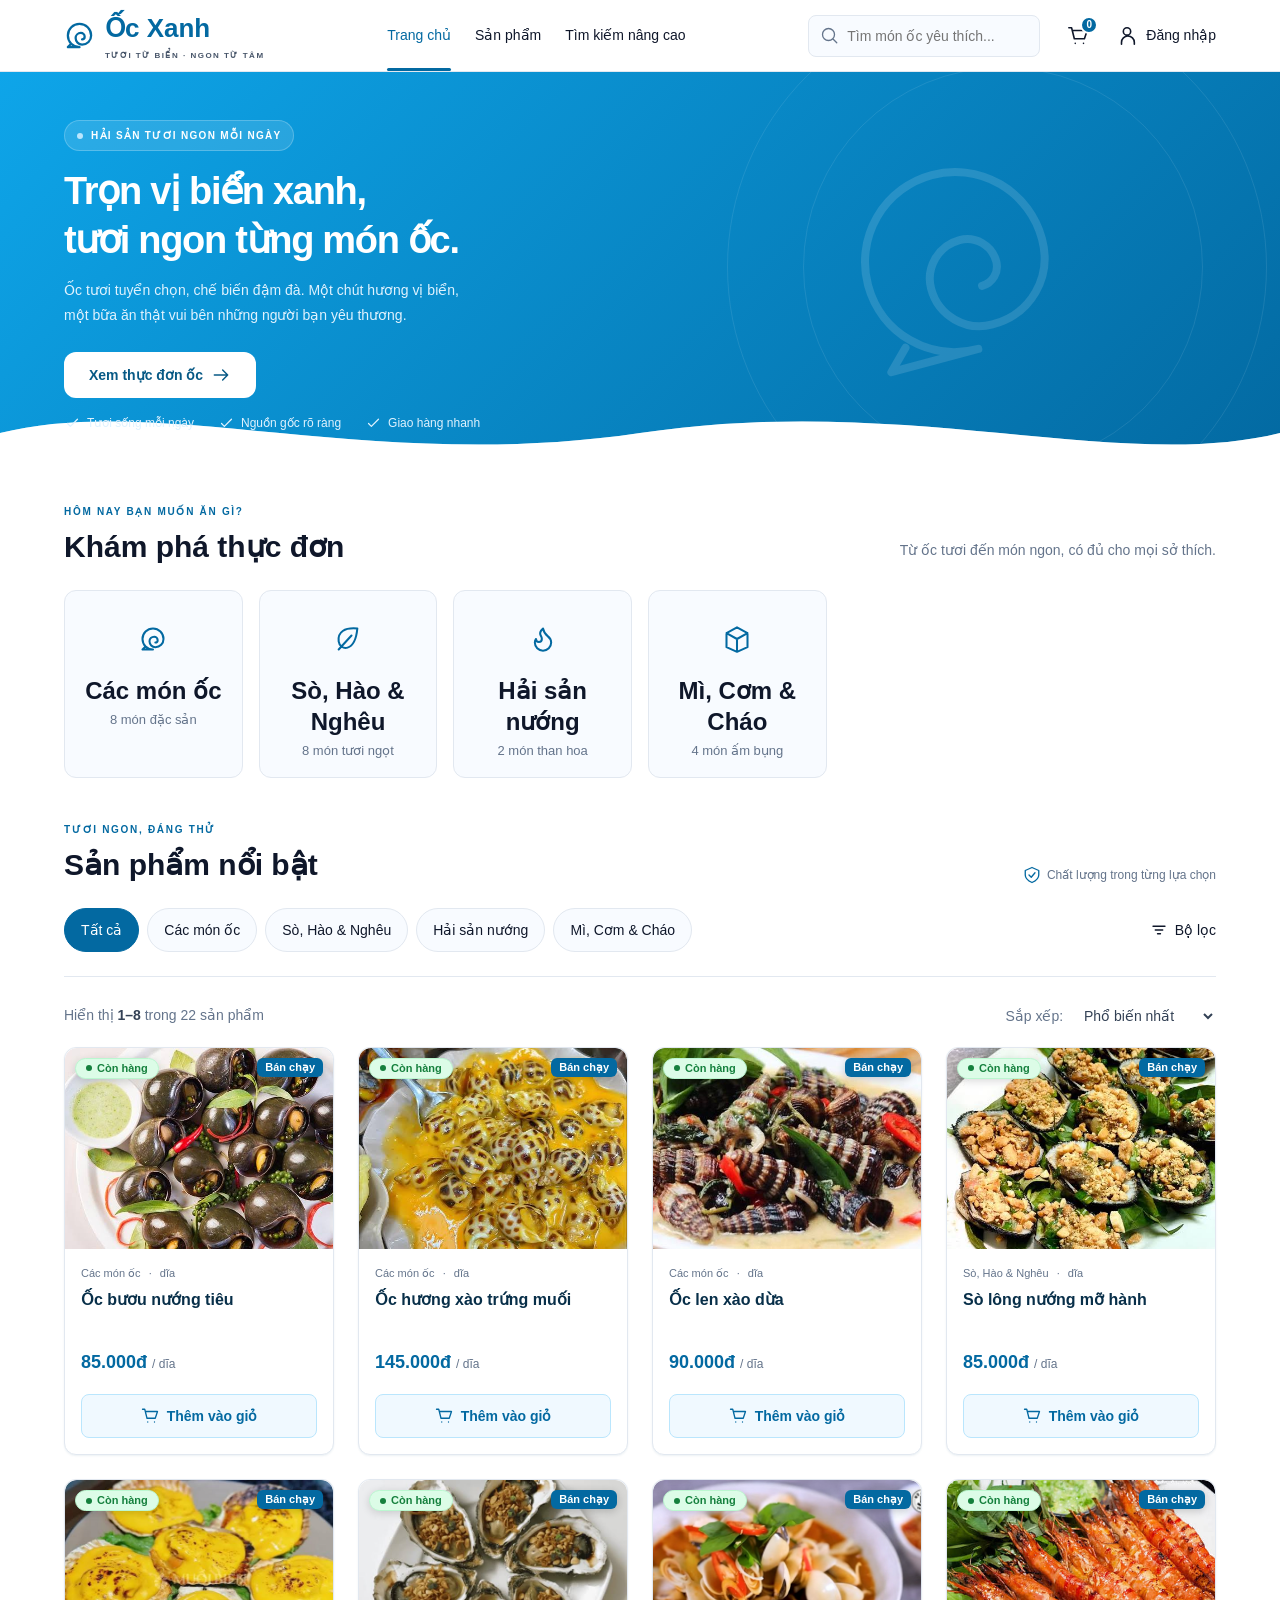
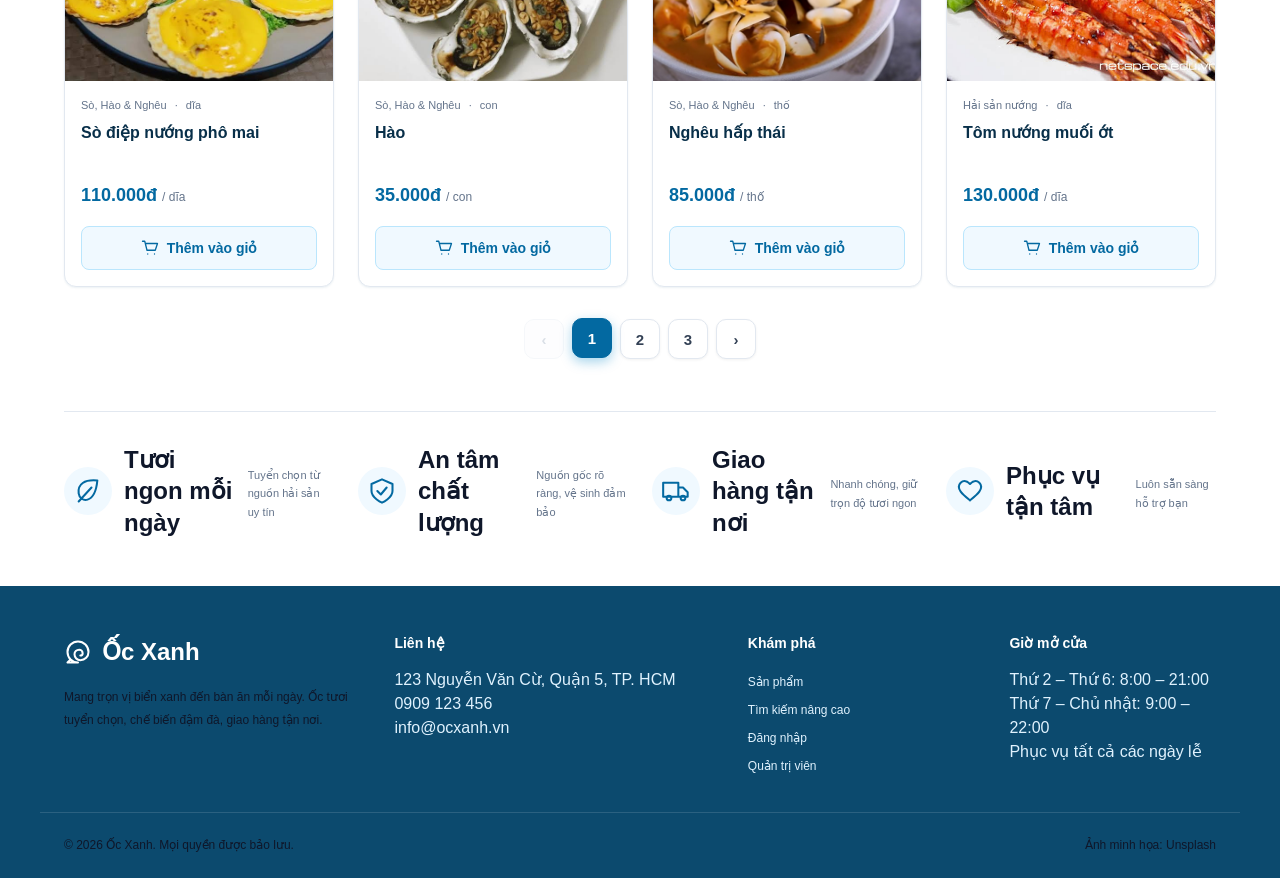
==== index.html @ b9074afc "Initial project import" ====
<!DOCTYPE html>
<html lang="vi">
<head>
  <meta charset="UTF-8">
  <meta name="viewport" content="width=device-width, initial-scale=1.0">
  <title>Ốc Xanh — Tươi từ biển, ngon từ tâm</title>
  <link rel="stylesheet" href="css/common.css">
  <link rel="stylesheet" href="css/shop.css">
</head>
<body>

<!-- ========== HEADER (sticky) ========== -->
<header class="header">
  <div class="container header-inner">
    <!-- Logo -->
    <a href="index.html" class="logo">
      <span class="logo-mark">
        <svg width="31" height="31" viewBox="0 0 24 24" fill="none" stroke="currentColor" stroke-width="1.75" stroke-linecap="round" stroke-linejoin="round" aria-hidden="true">
          <path d="M12 21c-5 0-9-4-9-9a9 9 0 0 1 18 0c0 4-3 7-7 7a5 5 0 0 1-5-5 4 4 0 0 1 4-4 3 3 0 0 1 3 3 2 2 0 0 1-2 2M5 19l-2 2h9"/>
        </svg>
      </span>
      <span>Ốc Xanh<small>TƯƠI TỪ BIỂN · NGON TỪ TÂM</small></span>
    </a>

    <!-- Nav -->
    <nav class="main-nav">
      <a href="#" class="nav-active">Trang chủ</a>
      <a href="#products">Sản phẩm</a>
      <a href="#advanced-search">Tìm kiếm nâng cao</a>
    </nav>

    <!-- Actions -->
    <div class="header-actions">
      <label class="quick-search">
        <span class="sr-only">Tìm sản phẩm</span>
        <svg width="18" height="18" viewBox="0 0 24 24" fill="none" stroke="currentColor" stroke-width="1.75" stroke-linecap="round" stroke-linejoin="round" aria-hidden="true">
          <path d="M21 21l-5-5M18 10a8 8 0 1 1-16 0 8 8 0 0 1 16 0"/>
        </svg>
        <input type="search" placeholder="Tìm món ốc yêu thích...">
      </label>
      <button class="icon-button cart-button" aria-label="Mở giỏ hàng">
        <svg width="22" height="22" viewBox="0 0 24 24" fill="none" stroke="currentColor" stroke-width="1.75" stroke-linecap="round" stroke-linejoin="round" aria-hidden="true">
          <path d="M2 3h3l3 12h11l3-9H6M9 20h.01M18 20h.01"/>
        </svg>
        <span class="cart-count">0</span>
      </button>
      <div class="account">
        <a href="login.html" class="account-button">
          <svg width="22" height="22" viewBox="0 0 24 24" fill="none" stroke="currentColor" stroke-width="1.75" stroke-linecap="round" stroke-linejoin="round" aria-hidden="true">
            <path d="M20 21v-2a7 7 0 0 0-14 0v2M16 7a4 4 0 1 1-8 0 4 4 0 0 1 8 0"/>
          </svg>
          <span>Đăng nhập</span>
        </a>
      </div>
      <button class="icon-button mobile-toggle" aria-label="Mở menu">
        <svg width="22" height="22" viewBox="0 0 24 24" fill="none" stroke="currentColor" stroke-width="1.75" stroke-linecap="round" stroke-linejoin="round" aria-hidden="true">
          <path d="M3 6h18M3 12h18M3 18h18"/>
        </svg>
      </button>
    </div>
  </div>
</header>

<!-- ========== SECTION: TRANG CHỦ (is-active) ========== -->
<div class="shop-section is-active" id="section-home">

  <!-- Hero -->
  <section class="hero">
    <div class="hero-orbit orbit-one"></div>
    <div class="hero-orbit orbit-two"></div>
    <div class="container hero-content">
      <span class="hero-label"><span></span> HẢI SẢN TƯƠI NGON MỖI NGÀY</span>
      <h1>Trọn vị biển xanh,<br>tươi ngon từng món ốc.</h1>
      <p>Ốc tươi tuyển chọn, chế biến đậm đà. Một chút hương vị biển,<br class="desktop-break">
         một bữa ăn thật vui bên những người bạn yêu thương.</p>
      <a href="#products" class="btn hero-cta">
        Xem thực đơn ốc
        <svg width="20" height="20" viewBox="0 0 24 24" fill="none" stroke="currentColor" stroke-width="1.75" stroke-linecap="round" stroke-linejoin="round" aria-hidden="true">
          <path d="M4 12h16m-6-6 6 6-6 6"/>
        </svg>
      </a>
      <div class="hero-assurance">
        <span>
          <svg width="17" height="17" viewBox="0 0 24 24" fill="none" stroke="currentColor" stroke-width="1.75" stroke-linecap="round" stroke-linejoin="round" aria-hidden="true">
            <path d="m5 12 4 4L19 6"/>
          </svg>
          Tươi sống mỗi ngày
        </span>
        <span>
          <svg width="17" height="17" viewBox="0 0 24 24" fill="none" stroke="currentColor" stroke-width="1.75" stroke-linecap="round" stroke-linejoin="round" aria-hidden="true">
            <path d="m5 12 4 4L19 6"/>
          </svg>
          Nguồn gốc rõ ràng
        </span>
        <span>
          <svg width="17" height="17" viewBox="0 0 24 24" fill="none" stroke="currentColor" stroke-width="1.75" stroke-linecap="round" stroke-linejoin="round" aria-hidden="true">
            <path d="m5 12 4 4L19 6"/>
          </svg>
          Giao hàng nhanh
        </span>
      </div>
    </div>
    <div class="hero-shell">
      <svg width="220" height="220" viewBox="0 0 24 24" fill="none" stroke="currentColor" stroke-width="0.8" stroke-linecap="round" stroke-linejoin="round" aria-hidden="true">
        <path d="M12 21c-5 0-9-4-9-9a9 9 0 0 1 18 0c0 4-3 7-7 7a5 5 0 0 1-5-5 4 4 0 0 1 4-4 3 3 0 0 1 3 3 2 2 0 0 1-2 2M5 19l-2 2h9"/>
      </svg>
    </div>
    <div class="wave"></div>
  </section>

  <!-- Thẻ loại -->
  <div class="container">
    <section class="categories-section">
      <div class="section-heading">
        <div>
          <span class="eyebrow">HÔM NAY BẠN MUỐN ĂN GÌ?</span>
          <h2>Khám phá thực đơn</h2>
        </div>
        <p>Từ ốc tươi đến món ngon, có đủ cho mọi sở thích.</p>
      </div>
      <div class="category-grid">
        <!-- 1. Các món ốc -->
        <a href="#products" class="category-card">
          <span class="category-icon">
            <svg width="28" height="28" viewBox="0 0 24 24" fill="none" stroke="currentColor" stroke-width="1.75" stroke-linecap="round" stroke-linejoin="round" aria-hidden="true">
              <path d="M12 21c-5 0-9-4-9-9a9 9 0 0 1 18 0c0 4-3 7-7 7a5 5 0 0 1-5-5 4 4 0 0 1 4-4 3 3 0 0 1 3 3 2 2 0 0 1-2 2M5 19l-2 2h9"/>
            </svg>
          </span>
          <h3>Các món ốc</h3>
          <small>8 món đặc sản</small>
        </a>
        <!-- 2. Sò, Hào & Nghêu -->
        <a href="#products" class="category-card">
          <span class="category-icon">
            <svg width="28" height="28" viewBox="0 0 24 24" fill="none" stroke="currentColor" stroke-width="1.75" stroke-linecap="round" stroke-linejoin="round" aria-hidden="true">
              <path d="M20 3C9 2 3 6 4 14s14 10 16-11ZM4 21l11-12"/>
            </svg>
          </span>
          <h3>Sò, Hào & Nghêu</h3>
          <small>8 món tươi ngọt</small>
        </a>
        <!-- 3. Hải sản nướng -->
        <a href="#products" class="category-card">
          <span class="category-icon">
            <svg width="28" height="28" viewBox="0 0 24 24" fill="none" stroke="currentColor" stroke-width="1.75" stroke-linecap="round" stroke-linejoin="round" aria-hidden="true">
              <path d="M8.5 14.5A2.5 2.5 0 0 0 11 12c0-1.38-.5-2-1-3-1.072-2.143-.224-4.054 2-6 .5 2.5 2 4.9 4 6.5 2 1.6 3 3.5 3 5.5a7 7 0 1 1-14 0c0-1.153.433-2.294 1-3a2.5 2.5 0 0 0 2.5 2.5z"/>
            </svg>
          </span>
          <h3>Hải sản nướng</h3>
          <small>2 món than hoa</small>
        </a>
        <!-- 4. Mì, Cơm & Cháo -->
        <a href="#products" class="category-card">
          <span class="category-icon">
            <svg width="28" height="28" viewBox="0 0 24 24" fill="none" stroke="currentColor" stroke-width="1.75" stroke-linecap="round" stroke-linejoin="round" aria-hidden="true">
              <path d="m3 7 9-5 9 5v12l-9 4-9-4zM3 7l9 5 9-5M12 12v11"/>
            </svg>
          </span>
          <h3>Mì, Cơm & Cháo</h3>
          <small>4 món ấm bụng</small>
        </a>
      </div>
    </section>

    <!-- Sản phẩm -->
    <section class="products-section" id="products">
      <div class="section-heading">
        <div>
          <span class="eyebrow">TƯƠI NGON, ĐÁNG THỬ</span>
          <h2>Sản phẩm nổi bật</h2>
        </div>
        <span class="fresh-note">
          <svg width="18" height="18" viewBox="0 0 24 24" fill="none" stroke="currentColor" stroke-width="1.75" stroke-linecap="round" stroke-linejoin="round" aria-hidden="true">
            <path d="m12 2 9 4v6c0 6-9 10-9 10S3 18 3 12V6zM8 12l3 3 5-6"/>
          </svg>
          Chất lượng trong từng lựa chọn
        </span>
      </div>

      <!-- Chips -->
      <div class="product-toolbar">
        <div class="chips">
          <button class="chip is-active">Tất cả</button>
          <button class="chip">Ốc biển</button>
          <button class="chip">Ốc nước ngọt</button>
          <button class="chip">Ốc chế biến</button>
          <button class="chip">Combo ốc</button>
          <button class="chip">Nước chấm</button>
        </div>
        <button class="filter-button">
          <svg width="18" height="18" viewBox="0 0 24 24" fill="none" stroke="currentColor" stroke-width="1.75" stroke-linecap="round" stroke-linejoin="round" aria-hidden="true">
            <path d="M4 7h16M7 12h10M10 17h4"/>
          </svg>
          Bộ lọc
        </button>
      </div>

      <!-- Results row -->
      <div class="results-row">
        <span>Hiển thị <strong>1–8</strong> trong 19 sản phẩm</span>
        <label>Sắp xếp:
          <select>
            <option>Phổ biến nhất</option>
            <option>Giá thấp đến cao</option>
            <option>Giá cao đến thấp</option>
          </select>
        </label>
      </div>

      <!-- Product grid -->
      <div class="product-grid">

        <!-- 1. Ốc hương -->
        <article class="product-card reveal is-visible" style="--i:0">
          <div class="thumb">
            <img src="images/products/oc-huong.jpg" alt="Ốc hương" width="800" height="600" onerror="this.style.display='none'">
            <span class="badge badge-success"><span class="status-dot"></span> Còn hàng</span>
            <span class="badge favorite-badge">Bán chạy</span>
          </div>
          <div class="product-body">
            <span class="product-category">Ốc biển <span>·</span> kg</span>
            <a href="#" class="product-title">Ốc hương</a>
            <p class="price">280.000đ <small>/ kg</small></p>
            <button class="btn-add">
              <svg width="18" height="18" viewBox="0 0 24 24" fill="none" stroke="currentColor" stroke-width="1.75" stroke-linecap="round" stroke-linejoin="round" aria-hidden="true">
                <path d="M2 3h3l3 12h11l3-9H6M9 20h.01M18 20h.01"/>
              </svg>
              Thêm vào giỏ
            </button>
          </div>
        </article>

        <!-- 2. Ốc len -->
        <article class="product-card reveal is-visible" style="--i:1">
          <div class="thumb">
            <img src="images/products/oc-len.jpg" alt="Ốc len" width="800" height="600" onerror="this.style.display='none'">
            <span class="badge badge-success"><span class="status-dot"></span> Còn hàng</span>
          </div>
          <div class="product-body">
            <span class="product-category">Ốc biển <span>·</span> kg</span>
            <a href="#" class="product-title">Ốc len</a>
            <p class="price">150.000đ <small>/ kg</small></p>
            <button class="btn-add">
              <svg width="18" height="18" viewBox="0 0 24 24" fill="none" stroke="currentColor" stroke-width="1.75" stroke-linecap="round" stroke-linejoin="round" aria-hidden="true">
                <path d="M2 3h3l3 12h11l3-9H6M9 20h.01M18 20h.01"/>
              </svg>
              Thêm vào giỏ
            </button>
          </div>
        </article>

        <!-- 3. Ốc móng tay -->
        <article class="product-card reveal is-visible" style="--i:2">
          <div class="thumb">
            <img src="images/products/oc-mong-tay.jpg" alt="Ốc móng tay" width="800" height="600" onerror="this.style.display='none'">
            <span class="badge badge-warning"><span class="status-dot"></span> Sắp hết</span>
          </div>
          <div class="product-body">
            <span class="product-category">Ốc biển <span>·</span> kg</span>
            <a href="#" class="product-title">Ốc móng tay</a>
            <p class="price">120.000đ <small>/ kg</small></p>
            <button class="btn-add">
              <svg width="18" height="18" viewBox="0 0 24 24" fill="none" stroke="currentColor" stroke-width="1.75" stroke-linecap="round" stroke-linejoin="round" aria-hidden="true">
                <path d="M2 3h3l3 12h11l3-9H6M9 20h.01M18 20h.01"/>
              </svg>
              Thêm vào giỏ
            </button>
          </div>
        </article>

        <!-- 4. Ốc mỡ -->
        <article class="product-card reveal is-visible" style="--i:3">
          <div class="thumb">
            <img src="images/products/oc-mo.jpg" alt="Ốc mỡ" width="800" height="600" onerror="this.style.display='none'">
            <span class="badge badge-success"><span class="status-dot"></span> Còn hàng</span>
          </div>
          <div class="product-body">
            <span class="product-category">Ốc biển <span>·</span> kg</span>
            <a href="#" class="product-title">Ốc mỡ</a>
            <p class="price">160.000đ <small>/ kg</small></p>
            <button class="btn-add">
              <svg width="18" height="18" viewBox="0 0 24 24" fill="none" stroke="currentColor" stroke-width="1.75" stroke-linecap="round" stroke-linejoin="round" aria-hidden="true">
                <path d="M2 3h3l3 12h11l3-9H6M9 20h.01M18 20h.01"/>
              </svg>
              Thêm vào giỏ
            </button>
          </div>
        </article>

        <!-- 5. Ốc bươu -->
        <article class="product-card reveal is-visible" style="--i:4">
          <div class="thumb">
            <img src="images/products/oc-buou.jpg" alt="Ốc bươu" width="800" height="600" onerror="this.style.display='none'">
            <span class="badge badge-success"><span class="status-dot"></span> Còn hàng</span>
          </div>
          <div class="product-body">
            <span class="product-category">Ốc nước ngọt <span>·</span> kg</span>
            <a href="#" class="product-title">Ốc bươu</a>
            <p class="price">85.000đ <small>/ kg</small></p>
            <button class="btn-add">
              <svg width="18" height="18" viewBox="0 0 24 24" fill="none" stroke="currentColor" stroke-width="1.75" stroke-linecap="round" stroke-linejoin="round" aria-hidden="true">
                <path d="M2 3h3l3 12h11l3-9H6M9 20h.01M18 20h.01"/>
              </svg>
              Thêm vào giỏ
            </button>
          </div>
        </article>

        <!-- 6. Ốc nhồi -->
        <article class="product-card reveal is-visible" style="--i:5">
          <div class="thumb">
            <img src="images/products/oc-nhoi.jpg" alt="Ốc nhồi" width="800" height="600" onerror="this.style.display='none'">
            <span class="badge badge-success"><span class="status-dot"></span> Còn hàng</span>
          </div>
          <div class="product-body">
            <span class="product-category">Ốc nước ngọt <span>·</span> kg</span>
            <a href="#" class="product-title">Ốc nhồi</a>
            <p class="price">110.000đ <small>/ kg</small></p>
            <button class="btn-add">
              <svg width="18" height="18" viewBox="0 0 24 24" fill="none" stroke="currentColor" stroke-width="1.75" stroke-linecap="round" stroke-linejoin="round" aria-hidden="true">
                <path d="M2 3h3l3 12h11l3-9H6M9 20h.01M18 20h.01"/>
              </svg>
              Thêm vào giỏ
            </button>
          </div>
        </article>

        <!-- 7. Ốc vặn -->
        <article class="product-card reveal is-visible" style="--i:6">
          <div class="thumb">
            <img src="images/products/oc-van.jpg" alt="Ốc vặn" width="800" height="600" onerror="this.style.display='none'">
            <span class="badge badge-success"><span class="status-dot"></span> Còn hàng</span>
          </div>
          <div class="product-body">
            <span class="product-category">Ốc nước ngọt <span>·</span> kg</span>
            <a href="#" class="product-title">Ốc vặn</a>
            <p class="price">70.000đ <small>/ kg</small></p>
            <button class="btn-add">
              <svg width="18" height="18" viewBox="0 0 24 24" fill="none" stroke="currentColor" stroke-width="1.75" stroke-linecap="round" stroke-linejoin="round" aria-hidden="true">
                <path d="M2 3h3l3 12h11l3-9H6M9 20h.01M18 20h.01"/>
              </svg>
              Thêm vào giỏ
            </button>
          </div>
        </article>

        <!-- 8. Ốc hương rang muối ớt (Hết hàng) -->
        <article class="product-card reveal is-visible out-of-stock" style="--i:7">
          <div class="thumb">
            <img src="images/products/oc-huong-rang-muoi-ot.jpg" alt="Ốc hương rang muối ớt" width="800" height="600" onerror="this.style.display='none'">
            <span class="badge badge-danger"><span class="status-dot"></span> Hết hàng</span>
          </div>
          <div class="product-body">
            <span class="product-category">Ốc chế biến <span>·</span> phần</span>
            <a href="#" class="product-title">Ốc hương rang muối ớt</a>
            <p class="price">135.000đ <small>/ phần</small></p>
            <button class="btn-add" disabled>
              <svg width="18" height="18" viewBox="0 0 24 24" fill="none" stroke="currentColor" stroke-width="1.75" stroke-linecap="round" stroke-linejoin="round" aria-hidden="true">
                <path d="M2 3h3l3 12h11l3-9H6M9 20h.01M18 20h.01"/>
              </svg>
              Hết hàng
            </button>
          </div>
        </article>

      </div>

      <!-- Pagination -->
      <div class="pagination">
        <button aria-label="Trang trước" class="is-disabled" disabled>&#8249;</button>
        <button class="is-active">1</button>
        <button>2</button>
        <button>3</button>
        <button aria-label="Trang sau">&#8250;</button>
      </div>
    </section>

    <!-- Benefits -->
    <section class="benefits">
      <div class="benefit-item">
        <span class="benefit-icon">
          <svg width="28" height="28" viewBox="0 0 24 24" fill="none" stroke="currentColor" stroke-width="1.75" stroke-linecap="round" stroke-linejoin="round" aria-hidden="true">
            <path d="M20 3C9 2 3 6 4 14s14 10 16-11ZM4 21l11-12"/>
          </svg>
        </span>
        <h3>Tươi ngon mỗi ngày</h3>
        <p>Tuyển chọn từ nguồn hải sản uy tín</p>
      </div>
      <div class="benefit-item">
        <span class="benefit-icon">
          <svg width="28" height="28" viewBox="0 0 24 24" fill="none" stroke="currentColor" stroke-width="1.75" stroke-linecap="round" stroke-linejoin="round" aria-hidden="true">
            <path d="m12 2 9 4v6c0 6-9 10-9 10S3 18 3 12V6zM8 12l3 3 5-6"/>
          </svg>
        </span>
        <h3>An tâm chất lượng</h3>
        <p>Nguồn gốc rõ ràng, vệ sinh đảm bảo</p>
      </div>
      <div class="benefit-item">
        <span class="benefit-icon">
          <svg width="28" height="28" viewBox="0 0 24 24" fill="none" stroke="currentColor" stroke-width="1.75" stroke-linecap="round" stroke-linejoin="round" aria-hidden="true">
            <path d="M1 5h13v12H1zM14 9h4l4 4v4h-8M8 18a2 2 0 1 1-4 0 2 2 0 0 1 4 0M20 18a2 2 0 1 1-4 0 2 2 0 0 1 4 0"/>
          </svg>
        </span>
        <h3>Giao hàng tận nơi</h3>
        <p>Nhanh chóng, giữ trọn độ tươi ngon</p>
      </div>
      <div class="benefit-item">
        <span class="benefit-icon">
          <svg width="28" height="28" viewBox="0 0 24 24" fill="none" stroke="currentColor" stroke-width="1.75" stroke-linecap="round" stroke-linejoin="round" aria-hidden="true">
            <path d="M20 5c-3-3-6-1-8 1-2-2-5-4-8-1-5 5 3 11 8 15 5-4 13-10 8-15"/>
          </svg>
        </span>
        <h3>Phục vụ tận tâm</h3>
        <p>Luôn sẵn sàng hỗ trợ bạn</p>
      </div>
    </section>
  </div>
</div>

<!-- ========== SECTION: TÌM KIẾM NÂNG CAO ========== -->
<div class="shop-section" id="section-search">
  <div class="container content-page">
    <h1>Tìm kiếm nâng cao</h1>
    <form class="advanced-filter">
      <div class="field">
        <label for="search-name">Tên sản phẩm</label>
        <input class="input" id="search-name" placeholder="Nhập tên món ốc">
      </div>
      <div class="field">
        <label for="search-category">Loại sản phẩm</label>
        <select class="select" id="search-category">
          <option>Tất cả</option>
          <option>Ốc biển</option>
          <option>Ốc nước ngọt</option>
          <option>Ốc chế biến</option>
          <option>Combo ốc</option>
          <option>Nước chấm</option>
        </select>
      </div>
      <div class="field">
        <label for="search-min">Giá từ (đ)</label>
        <input class="input" type="number" id="search-min" min="0">
      </div>
      <div class="field">
        <label for="search-max">Giá đến (đ)</label>
        <input class="input" type="number" id="search-max" min="0">
      </div>
      <button class="btn btn-primary" type="submit">Tìm kiếm</button>
      <button class="btn btn-secondary" type="button">Xóa lọc</button>
    </form>
    <!-- Kết quả sẽ render bởi JS -->
    <div class="product-grid" style="margin-top: 24px;">
      <!-- Placeholder for search results -->
    </div>
    <div class="pagination" id="search-pagination" style="margin-top: 24px;"></div>
  </div>
</div>

<!-- ========== SECTION: THANH TOÁN ========== -->
<div class="shop-section" id="section-checkout">
  <main class="container content-page">
    <a href="#" class="back-link">
      <svg width="20" height="20" viewBox="0 0 24 24" fill="none" stroke="currentColor" stroke-width="1.75" stroke-linecap="round" stroke-linejoin="round" aria-hidden="true">
        <path d="M19 12H5M12 19l-7-7 7-7"/>
      </svg>
      Tiếp tục mua sắm
    </a>
    <h1>Thanh toán</h1>
    <div class="checkout-grid">
      <!-- Form -->
      <form class="panel">
        <h2>Thông tin giao hàng</h2>

        <!-- Chọn địa chỉ nhận hàng: từ tài khoản hoặc địa chỉ mới -->
        <div class="field" style="margin-bottom:16px;">
          <label style="font-weight:700; margin-bottom:8px;">Địa chỉ nhận hàng</label>
          <div style="display:flex; gap:12px; flex-wrap:wrap;">
            <label class="radio-card selected" id="opt-address-account" style="flex:1; cursor:pointer;">
              <input type="radio" name="address_mode" value="account" checked> Địa chỉ từ tài khoản
            </label>
            <label class="radio-card" id="opt-address-new" style="flex:1; cursor:pointer;">
              <input type="radio" name="address_mode" value="new"> Nhập địa chỉ mới
            </label>
          </div>
        </div>

        <div id="box-address-account" style="background:var(--blue-50); padding:12px 14px; border-radius:8px; margin-bottom:16px; font-size:14px; line-height:1.6;">
          <p style="margin-bottom:4px;"><strong>Người nhận:</strong> <span id="ck-account-name">Chưa có</span> (<span id="ck-account-phone">Chưa có SĐT</span>)</p>
          <p style="margin:0;"><strong>Địa chỉ:</strong> <span id="ck-account-address">Chưa có địa chỉ lưu trong tài khoản</span></p>
        </div>

        <div id="box-address-fields" style="display:none;">
          <div class="field">
            <label for="ck-name">Họ và tên người nhận *</label>
            <input class="input" id="ck-name" required placeholder="Nhập họ và tên người nhận">
          </div>
          <div class="field">
            <label for="ck-phone">Số điện thoại *</label>
            <input class="input" type="tel" id="ck-phone" required placeholder="Nhập số điện thoại nhận hàng">
          </div>
          <div class="field">
            <label for="ck-address">Địa chỉ giao hàng mới *</label>
            <input class="input" id="ck-address" required placeholder="Số nhà, tên đường, phường/xã, quận/huyện...">
          </div>
        </div>

        <div class="field">
          <label for="ck-note">Ghi chú cho đơn hàng</label>
          <input class="input" id="ck-note" placeholder="Ví dụ: Giao sau 17h, bỏ nhiều sả ớt...">
        </div>
        <h3>Hình thức thanh toán</h3>
        <label class="radio-card selected">
          <input type="radio" name="payment" checked> Tiền mặt khi nhận hàng
        </label>
        <label class="radio-card">
          <input type="radio" name="payment"> Chuyển khoản ngân hàng
        </label>
        <label class="radio-card">
          <input type="radio" name="payment"> Ví điện tử
        </label>
        <button class="btn btn-primary full" type="submit">Đặt hàng · 0đ</button>
        <p class="field-hint">Đây là luồng thanh toán mẫu, không phát sinh giao dịch thực.</p>
      </form>
      <!-- Summary -->
      <aside class="panel summary">
        <h2>Đơn hàng của bạn</h2>
        <div class="empty">
          <svg width="42" height="42" viewBox="0 0 24 24" fill="none" stroke="currentColor" stroke-width="1.75" stroke-linecap="round" stroke-linejoin="round" aria-hidden="true">
            <path d="M2 3h3l3 12h11l3-9H6M9 20h.01M18 20h.01"/>
          </svg>
          <h3>Chưa có sản phẩm</h3>
          <p>Hãy thêm sản phẩm vào giỏ hàng trước.</p>
        </div>
        <div class="total">
          <span>Tổng thanh toán</span>
          <strong>0đ</strong>
        </div>
        <p>
          <svg width="18" height="18" viewBox="0 0 24 24" fill="none" stroke="currentColor" stroke-width="1.75" stroke-linecap="round" stroke-linejoin="round" aria-hidden="true">
            <path d="M1 5h13v12H1zM14 9h4l4 4v4h-8M8 18a2 2 0 1 1-4 0 2 2 0 0 1 4 0M20 18a2 2 0 1 1-4 0 2 2 0 0 1 4 0"/>
          </svg>
          Phí giao hàng sẽ được cửa hàng xác nhận.
        </p>
      </aside>
    </div>
  </main>
</div>

<!-- ========== SECTION: XEM LẠI ĐƠN ========== -->
<div class="shop-section" id="section-confirmation">
  <main class="container content-page">
    <h1>Đặt hàng thành công!</h1>
    <div class="panel" style="max-width:700px">
      <span class="confirmation-icon">
        <svg width="40" height="40" viewBox="0 0 24 24" fill="none" stroke="currentColor" stroke-width="1.75" stroke-linecap="round" stroke-linejoin="round" aria-hidden="true">
          <path d="m5 12 4 4L19 6"/>
        </svg>
      </span>
      <h2>Cảm ơn bạn đã lựa chọn Ốc Xanh</h2>
      <p>Mã đơn hàng: <strong>#OX001</strong> <span class="badge badge-info">Mới đặt</span></p>
      <!-- Sample order items -->
      <div class="summary-item">
        <span>Ốc hương × 2</span>
        <strong>560.000đ</strong>
      </div>
      <div class="summary-item">
        <span>Ốc len × 1</span>
        <strong>150.000đ</strong>
      </div>
      <p>Địa chỉ: 123 Nguyễn Văn Cừ, Quận 5, TP. HCM</p>
      <p>Thanh toán: Tiền mặt khi nhận hàng</p>
      <div class="total">Tổng tiền <strong>710.000đ</strong></div>
      <a href="#products" class="btn btn-primary">Tiếp tục mua sắm</a>
    </div>
  </main>
</div>

<!-- ========== SECTION: ĐƠN HÀNG CỦA TÔI ========== -->
<div class="shop-section" id="section-orders">
  <main class="container content-page">
    <h1>Đơn hàng của tôi</h1>
    <div class="table-scroll">
      <table class="table">
        <thead>
          <tr>
            <th>Mã đơn</th>
            <th>Ngày đặt</th>
            <th>Tổng tiền</th>
            <th>Trạng thái</th>
            <th>Thao tác</th>
          </tr>
        </thead>
        <tbody>
          <tr>
            <td>#OX001</td>
            <td>12/10/2026</td>
            <td>710.000đ</td>
            <td><span class="badge badge-info">Mới đặt</span></td>
            <td><button class="btn btn-ghost">Xem</button></td>
          </tr>
        </tbody>
      </table>
    </div>
  </main>
</div>

<!-- ========== SECTION: THÔNG TIN CÁ NHÂN ========== -->
<div class="shop-section" id="section-profile">
  <main class="container content-page">
    <h1>Thông tin cá nhân</h1>
    <form class="panel profile-form">
      <div class="field">
        <label for="pf-name">Họ và tên</label>
        <input class="input" id="pf-name" required>
      </div>
      <div class="field">
        <label for="pf-email">Email</label>
        <input class="input" type="email" id="pf-email">
      </div>
      <div class="field">
        <label for="pf-phone">Số điện thoại</label>
        <input class="input" type="tel" id="pf-phone">
      </div>
      <div class="field">
        <label for="pf-address">Địa chỉ</label>
        <input class="input" id="pf-address">
      </div>
      <button class="btn btn-primary" type="submit">Lưu thông tin</button>
    </form>
  </main>
</div>

<!-- ========== FOOTER ========== -->
<footer class="footer">
  <div class="container footer-grid">
    <!-- Column 1: Logo + Intro -->
    <div class="footer-col">
      <a href="index.html" class="logo">
        <span class="logo-mark">
          <svg width="28" height="28" viewBox="0 0 24 24" fill="none" stroke="currentColor" stroke-width="1.75" stroke-linecap="round" stroke-linejoin="round" aria-hidden="true">
            <path d="M12 21c-5 0-9-4-9-9a9 9 0 0 1 18 0c0 4-3 7-7 7a5 5 0 0 1-5-5 4 4 0 0 1 4-4 3 3 0 0 1 3 3 2 2 0 0 1-2 2M5 19l-2 2h9"/>
          </svg>
        </span>
        <span>Ốc Xanh</span>
      </a>
      <p>Mang trọn vị biển xanh đến bàn ăn mỗi ngày. Ốc tươi tuyển chọn, chế biến đậm đà, giao hàng tận nơi.</p>
    </div>
    <!-- Column 2: Liên hệ -->
    <div class="footer-col">
      <h4>Liên hệ</h4>
      <ul>
        <li>123 Nguyễn Văn Cừ, Quận 5, TP. HCM</li>
        <li>0909 123 456</li>
        <li>info@ocxanh.vn</li>
      </ul>
    </div>
    <!-- Column 3: Khám phá -->
    <div class="footer-col">
      <h4>Khám phá</h4>
      <ul>
        <li><a href="#products">Sản phẩm</a></li>
        <li><a href="#advanced-search">Tìm kiếm nâng cao</a></li>
        <li><a href="login.html">Đăng nhập</a></li>
        <li><a href="admin-login.html" class="admin-link">Quản trị viên</a></li>
      </ul>
    </div>
    <!-- Column 4: Giờ mở cửa -->
    <div class="footer-col">
      <h4>Giờ mở cửa</h4>
      <ul>
        <li>Thứ 2 – Thứ 6: 8:00 – 21:00</li>
        <li>Thứ 7 – Chủ nhật: 9:00 – 22:00</li>
        <li>Phục vụ tất cả các ngày lễ</li>
      </ul>
    </div>
  </div>
  <div class="container footer-bottom">
    <p>&copy; 2026 Ốc Xanh. Mọi quyền được bảo lưu.</p>
    <p>Ảnh minh họa: Unsplash</p>
  </div>
</footer>

<!-- ========== OVERLAYS (hidden by default) ========== -->

<!-- Modal chi tiết sản phẩm -->
<div class="overlay" id="modal-product-detail">
  <section class="modal product-modal" role="dialog" aria-modal="true">
    <button class="icon-button modal-close" aria-label="Đóng chi tiết">
      <svg width="22" height="22" viewBox="0 0 24 24" fill="none" stroke="currentColor" stroke-width="1.75" stroke-linecap="round" stroke-linejoin="round" aria-hidden="true">
        <path d="m6 6 12 12M6 18 18 6"/>
      </svg>
    </button>
    <img src="images/products/oc-huong.jpg" alt="Ốc hương" width="800" height="600" onerror="this.style.display='none'">
    <div>
      <span class="eyebrow">Ốc biển</span>
      <h2>Ốc hương</h2>
      <span class="badge badge-success">Xuất xứ: Việt Nam</span>
      <p>Tuyển chọn mỗi ngày từ nguồn hải sản uy tín. Tươi ngon, chất lượng, phù hợp cho những bữa ăn cùng gia đình và bạn bè.</p>
      <p class="price">280.000đ / kg</p>
      <div class="field">
        <label for="modal-qty">Số lượng</label>
        <input class="input" type="number" id="modal-qty" value="1" min="1" max="24">
      </div>
      <button class="btn btn-primary full">
        <svg width="18" height="18" viewBox="0 0 24 24" fill="none" stroke="currentColor" stroke-width="1.75" stroke-linecap="round" stroke-linejoin="round" aria-hidden="true">
          <path d="M2 3h3l3 12h11l3-9H6M9 20h.01M18 20h.01"/>
        </svg>
        Thêm vào giỏ
      </button>
    </div>
  </section>
</div>

<!-- Ngăn kéo giỏ hàng -->
<div class="overlay drawer-overlay" id="cart-drawer">
  <aside class="cart-drawer" role="dialog" aria-modal="true" aria-label="Giỏ hàng">
    <div class="drawer-header">
      <h2>Giỏ hàng <small>(0)</small></h2>
      <button class="icon-button" aria-label="Đóng giỏ hàng">
        <svg width="22" height="22" viewBox="0 0 24 24" fill="none" stroke="currentColor" stroke-width="1.75" stroke-linecap="round" stroke-linejoin="round" aria-hidden="true">
          <path d="m6 6 12 12M6 18 18 6"/>
        </svg>
      </button>
    </div>
    <div class="cart-items">
      <div class="empty">
        <svg width="52" height="52" viewBox="0 0 24 24" fill="none" stroke="currentColor" stroke-width="1.75" stroke-linecap="round" stroke-linejoin="round" aria-hidden="true">
          <path d="M2 3h3l3 12h11l3-9H6M9 20h.01M18 20h.01"/>
        </svg>
        <h3>Giỏ hàng đang trống</h3>
        <p>Thêm một chút vị biển cho bữa ăn hôm nay.</p>
        <a href="#products" class="btn btn-primary">Xem sản phẩm</a>
      </div>
    </div>
    <div class="drawer-footer" style="display:none">
      <div class="total">
        <span>Tạm tính</span>
        <strong>0đ</strong>
      </div>
      <a href="#" class="btn btn-primary full">
        Thanh toán
        <svg width="20" height="20" viewBox="0 0 24 24" fill="none" stroke="currentColor" stroke-width="1.75" stroke-linecap="round" stroke-linejoin="round" aria-hidden="true">
          <path d="M4 12h16m-6-6 6 6-6 6"/>
        </svg>
      </a>
    </div>
  </aside>
</div>

<!-- Hộp xác nhận / Xem chi tiết -->
<div class="overlay" id="modal-confirm">
  <section class="modal confirm-modal" role="dialog" aria-modal="true" aria-label="Xác nhận">
    <h2>Xác nhận</h2>
    <p>Bạn có chắc chắn muốn thực hiện hành động này?</p>
    <div class="form-actions" style="display:flex; justify-content:flex-end; gap:8px; margin-top:20px;">
      <button type="button" class="btn btn-secondary">Hủy</button>
      <button type="button" class="btn btn-primary">Xác nhận</button>
    </div>
  </section>
</div>

<!-- Toast -->
<div class="toast" id="toast" role="status">
  <svg width="22" height="22" viewBox="0 0 24 24" fill="none" stroke="currentColor" stroke-width="1.75" stroke-linecap="round" stroke-linejoin="round" aria-hidden="true">
    <path d="m5 12 4 4L19 6"/>
  </svg>
  <span>Đã thêm vào giỏ hàng</span>
</div>

<!-- JS -->
<script src="js/data.js"></script>
<script src="js/utils.js"></script>
<script src="js/auth.js"></script>
<script src="js/shop.js"></script>
<script src="js/shop-products.js"></script>
<script src="js/shop-cart.js"></script>
<script src="js/shop-account.js"></script>

</body>
</html>
---- css/common.css ----
/* ============================================================
   COMMON.CSS – Styles dùng chung cho toàn bộ dự án Bà Nọc
   ============================================================
   Mục lục:
     1.  Design Tokens (CSS Custom Properties)
     2.  Reset / Base
     3.  Typography
     4.  Container
     5.  Nút bấm (Buttons)
     6.  Biểu mẫu (Form Fields)
     7.  Huy hiệu (Badges)
     8.  Bảng (Tables)
     9.  Modal
     10. Toast
     11. Keyframes (Hoạt ảnh)
     12. Reveal (hiệu ứng cuộn)
     13. Phân trang (Pagination)
     14. Giảm chuyển động (prefers-reduced-motion)
     15. Tiện ích trợ năng (.sr-only)
     16. Focus-visible toàn cục
   ============================================================ */


/* ==========================================================
   1. DESIGN TOKENS
   Các biến thiết kế – giá trị gốc dùng xuyên suốt dự án.
   ========================================================== */
:root {
  /* ---------- Bảng màu xanh biển ---------- */
  --blue-50:  #F0F9FF;
  --blue-100: #E0F2FE;
  --blue-200: #BAE6FD;
  --blue-300: #7DD3FC;
  --blue-400: #38BDF8;
  --blue-500: #0EA5E9;
  --blue-600: #0284C7;
  --blue-700: #0369A1;
  --blue-800: #075985;
  --blue-900: #0C4A6E;
  --blue-950: #082F49;

  /* ---------- Màu trung tính & đường kẻ ---------- */
  --white:        #FFFFFF;
  --ink-900:      #0F172A;
  --ink-700:      #334155;
  --ink-600:      #475569;
  --ink-500:      #64748B;
  --line:         #E2E8F0;
  --line-strong:  #CBD5E1;
  --border-input: #7F91A8;
  --surface-soft: #F8FBFF;

  /* ---------- Màu ngữ nghĩa (semantic) ---------- */
  --color-bg:            var(--white);
  --color-text:          var(--ink-900);
  --color-text-muted:    var(--ink-600);
  --color-primary:       var(--blue-700);
  --color-primary-hover: var(--blue-800);
  --color-accent:        var(--blue-500);
  --color-focus:         var(--blue-600);

  /* ---------- Trạng thái (status) ---------- */
  --info-bg:    var(--blue-100);  --info-fg:    var(--blue-800);
  --success-bg: #DCFCE7;          --success-fg: #166534;
  --warning-bg: #FEF3C7;          --warning-fg: #92400E;
  --danger-bg:  #FEE2E2;          --danger-fg:  #991B1B;
  --neutral-bg: #F1F5F9;          --neutral-fg: #334155;
  --danger:     #B91C1C;

  /* ---------- Font chữ ---------- */
  --font-sans: Arial, "Helvetica Neue", Helvetica, sans-serif;

  /* ---------- Kích thước chữ ---------- */
  --fs-xs:  13px;
  --fs-sm:  14px;
  --fs-base: 16px;
  --fs-lg:  18px;
  --fs-xl:  20px;
  --fs-2xl: 24px;
  --fs-3xl: 30px;
  --fs-4xl: 38px;

  /* ---------- Chiều cao dòng ---------- */
  --lh-tight:   1.3;
  --lh-base:    1.5;
  --lh-relaxed: 1.65;

  /* ---------- Khoảng cách (spacing) ---------- */
  --sp-1: 4px;
  --sp-2: 8px;
  --sp-3: 12px;
  --sp-4: 16px;
  --sp-5: 24px;
  --sp-6: 32px;
  --sp-7: 48px;
  --sp-8: 64px;
  --sp-9: 96px;

  /* ---------- Bo góc ---------- */
  --radius-sm:   8px;
  --radius:      12px;
  --radius-lg:   16px;
  --radius-pill: 999px;

  /* ---------- Đổ bóng ---------- */
  --shadow-sm: 0 1px 2px rgba(12, 74, 110, .08);
  --shadow-md: 0 4px 12px rgba(12, 74, 110, .10);
  --shadow-lg: 0 12px 32px rgba(12, 74, 110, .16);

  /* ---------- Chuyển động ---------- */
  --ease-out: cubic-bezier(.22, .61, .36, 1);
  --t-fast: 150ms;
  --t-base: 220ms;
  --t-slow: 400ms;

  /* ---------- Z-index ---------- */
  --z-header: 100;
  --z-drawer: 200;
  --z-modal:  300;
  --z-toast:  400;

  /* ---------- Bố cục ---------- */
  --container: 1200px;
  --header-h:  72px;
  --sidebar-w: 260px;
}


/* ==========================================================
   2. RESET / BASE
   Xoá margin, padding mặc định; đặt box-sizing border-box.
   ========================================================== */
*,
*::before,
*::after {
  margin: 0;
  padding: 0;
  box-sizing: border-box;
}

html {
  /* Cuộn mượt cho liên kết neo */
  scroll-behavior: smooth;
  -webkit-text-size-adjust: 100%;
}

body {
  font-family: var(--font-sans);
  font-size: var(--fs-base);
  line-height: var(--lh-base);
  color: var(--color-text);
  background-color: var(--color-bg);
  -webkit-font-smoothing: antialiased;
  -moz-osx-font-smoothing: grayscale;
}

/* Xoá gạch chân mặc định cho liên kết */
a {
  color: var(--color-primary);
  text-decoration: none;
}

a:hover {
  color: var(--color-primary-hover);
  text-decoration: underline;
}

/* Ảnh responsive mặc định */
img,
svg,
video {
  display: block;
  max-width: 100%;
  height: auto;
}

/* Danh sách không có dấu đầu dòng khi dùng trong component */
ul,
ol {
  list-style: none;
}


/* ==========================================================
   3. TYPOGRAPHY
   Hệ thống tiêu đề & đoạn văn – hỗ trợ tiếng Việt (Arial).
   ========================================================== */
h1, h2, h3, h4, h5, h6 {
  font-weight: 700;
  line-height: var(--lh-tight);
  color: var(--color-text);
}

h1 { font-size: var(--fs-4xl); }
h2 { font-size: var(--fs-3xl); }
h3 { font-size: var(--fs-2xl); }
h4 { font-size: var(--fs-xl);  }
h5 { font-size: var(--fs-lg);  }
h6 { font-size: var(--fs-base); }

p {
  line-height: var(--lh-relaxed);
  color: var(--color-text);
}

small {
  font-size: var(--fs-sm);
}


/* ==========================================================
   4. CONTAINER
   Khối chứa nội dung chính – giới hạn chiều rộng tối đa.
   ========================================================== */
.container {
  width: 100%;
  max-width: var(--container);
  margin-inline: auto;
  padding-inline: var(--sp-5);
}


/* ==========================================================
   5. NÚT BẤM (BUTTONS)
   Các biến thể: primary, secondary, ghost, danger, icon.
   ========================================================== */
.btn {
  display: inline-flex;
  align-items: center;
  justify-content: center;
  gap: var(--sp-2);
  padding: var(--sp-3) var(--sp-5);
  font-family: var(--font-sans);
  font-size: var(--fs-sm);
  font-weight: 600;
  line-height: var(--lh-tight);
  border: 1px solid transparent;
  border-radius: var(--radius-sm);
  cursor: pointer;
  transition:
    background-color var(--t-fast) var(--ease-out),
    border-color var(--t-fast) var(--ease-out),
    box-shadow var(--t-fast) var(--ease-out);
  white-space: nowrap;
  user-select: none;
  text-decoration: none;
}

/* --- Nút chính (Primary) --- */
.btn-primary {
  background-color: var(--color-primary);
  color: var(--white);
}

.btn-primary:hover {
  background-color: var(--color-primary-hover);
}

/* --- Nút phụ (Secondary) --- */
.btn-secondary {
  background-color: var(--white);
  color: var(--color-primary);
  border-color: var(--line-strong);
}

.btn-secondary:hover {
  background-color: var(--blue-50);
  border-color: var(--color-primary);
}

/* --- Nút trong suốt (Ghost) --- */
.btn-ghost {
  background-color: transparent;
  color: var(--color-primary);
}

.btn-ghost:hover {
  background-color: var(--blue-50);
}

/* --- Nút nguy hiểm (Danger) --- */
.btn-danger {
  background-color: var(--danger);
  color: var(--white);
}

.btn-danger:hover {
  background-color: #991B1B;
}

/* --- Nút biểu tượng (Icon-only) --- */
.btn-icon {
  padding: var(--sp-2);
  background-color: transparent;
  color: var(--ink-600);
  border-radius: var(--radius-sm);
}

.btn-icon:hover {
  background-color: var(--neutral-bg);
  color: var(--color-text);
}

/* --- Trạng thái vô hiệu hoá --- */
.btn[disabled] {
  opacity: 0.45;
  cursor: not-allowed;
  pointer-events: none;
}


/* ==========================================================
   6. BIỂU MẪU (FORM FIELDS)
   Bao gồm: .field, .input, .select, .textarea, lỗi & gợi ý.
   ========================================================== */

/* Nhóm trường – chứa label + input + thông báo */
.field {
  display: flex;
  flex-direction: column;
  gap: var(--sp-1);
}

/* Label */
.field label {
  font-size: var(--fs-sm);
  font-weight: 600;
  color: var(--color-text);
}

/* Input text, email, password, number, … */
.input,
.select,
.textarea {
  width: 100%;
  padding: var(--sp-3) var(--sp-4);
  font-family: var(--font-sans);
  font-size: var(--fs-base);
  line-height: var(--lh-base);
  color: var(--color-text);
  background-color: var(--white);
  border: 1px solid var(--border-input);
  border-radius: var(--radius-sm);
  transition:
    border-color var(--t-fast) var(--ease-out),
    box-shadow var(--t-fast) var(--ease-out);
  outline: none;
}

.input:focus,
.select:focus,
.textarea:focus {
  border-color: var(--color-focus);
  box-shadow: 0 0 0 3px rgba(2, 132, 199, .2);
}

/* Placeholder */
.input::placeholder,
.textarea::placeholder {
  color: var(--ink-500);
}

/* Select – thêm mũi tên */
.select {
  appearance: none;
  background-image: url("data:image/svg+xml,%3Csvg xmlns='http://www.w3.org/2000/svg' width='12' height='8' fill='none'%3E%3Cpath d='M1 1.5 6 6l5-4.5' stroke='%23475569' stroke-width='1.5' stroke-linecap='round' stroke-linejoin='round'/%3E%3C/svg%3E");
  background-repeat: no-repeat;
  background-position: right var(--sp-4) center;
  padding-right: var(--sp-7);
  cursor: pointer;
}

/* Textarea – cho phép kéo dọc */
.textarea {
  resize: vertical;
  min-height: 100px;
}

/* --- Trạng thái lỗi --- */
.field.has-error .input,
.field.has-error .select,
.field.has-error .textarea {
  border-color: var(--danger);
}

.field.has-error .input:focus,
.field.has-error .select:focus,
.field.has-error .textarea:focus {
  box-shadow: 0 0 0 3px rgba(185, 28, 28, .15);
}

/* Dòng thông báo lỗi */
.field-error {
  font-size: var(--fs-xs);
  color: var(--danger);
}

/* Dòng gợi ý */
.field-hint {
  font-size: var(--fs-xs);
  color: var(--color-text-muted);
}


/* ==========================================================
   7. HUY HIỆU (BADGES)
   Nhãn trạng thái nhỏ – 5 biến thể ngữ nghĩa.
   ========================================================== */
.badge {
  display: inline-flex;
  align-items: center;
  gap: var(--sp-1);
  padding: var(--sp-1) var(--sp-3);
  font-size: var(--fs-xs);
  font-weight: 600;
  line-height: var(--lh-tight);
  border-radius: var(--radius-pill);
  white-space: nowrap;
}

/* --- Thành công (xanh lá) --- */
.badge-success {
  background-color: var(--success-bg);
  color: var(--success-fg);
}

/* --- Cảnh báo (vàng) --- */
.badge-warning {
  background-color: var(--warning-bg);
  color: var(--warning-fg);
}

/* --- Nguy hiểm (đỏ) --- */
.badge-danger {
  background-color: var(--danger-bg);
  color: var(--danger-fg);
}

/* --- Thông tin (xanh dương) --- */
.badge-info {
  background-color: var(--info-bg);
  color: var(--info-fg);
}

/* --- Trung tính (xám) --- */
.badge-neutral {
  background-color: var(--neutral-bg);
  color: var(--neutral-fg);
}


/* ==========================================================
   8. BẢNG (TABLES)
   Bảng dữ liệu có cuộn ngang trên mobile.
   ========================================================== */

/* Vỏ ngoài cho phép cuộn ngang */
.table-scroll {
  width: 100%;
  overflow-x: auto;
  -webkit-overflow-scrolling: touch;
}

.table {
  width: 100%;
  border-collapse: collapse;
  font-size: var(--fs-sm);
}

.table th,
.table td {
  padding: var(--sp-3) var(--sp-4);
  text-align: left;
  border-bottom: 1px solid var(--line);
}

.table th {
  font-weight: 600;
  color: var(--color-text-muted);
  background-color: var(--surface-soft);
  white-space: nowrap;
}

.table td {
  color: var(--color-text);
}

/* Dòng hover – tăng khả năng đọc */
.table tbody tr:hover {
  background-color: var(--blue-50);
}


/* ==========================================================
   9. MODAL
   Hộp thoại trung tâm – ẩn mặc định, hiện khi .is-open.
   ========================================================== */

/* Lớp phủ nền mờ */
.overlay {
  display: none;
  position: fixed;
  inset: 0;
  z-index: var(--z-modal);
  background-color: rgba(15, 23, 42, .45);
  align-items: center;
  justify-content: center;
  padding: var(--sp-5);
}

/* Hiển thị overlay khi mở */
.overlay.is-open {
  display: flex;
}

/* Hộp modal */
.modal {
  position: relative;
  width: 100%;
  max-width: 520px;
  max-height: 90vh;
  overflow-y: auto;
  background-color: var(--white);
  border-radius: var(--radius-lg);
  box-shadow: var(--shadow-lg);
  padding: var(--sp-6);
  animation: fade-up var(--t-base) var(--ease-out);
}

/* Nút đóng modal */
.modal-close {
  position: absolute;
  top: var(--sp-4);
  right: var(--sp-4);
  display: inline-flex;
  align-items: center;
  justify-content: center;
  width: 36px;
  height: 36px;
  background: none;
  border: none;
  border-radius: var(--radius-sm);
  color: var(--ink-500);
  font-size: var(--fs-xl);
  cursor: pointer;
  transition: background-color var(--t-fast) var(--ease-out);
}

.modal-close:hover {
  background-color: var(--neutral-bg);
  color: var(--color-text);
}


/* ==========================================================
   10. TOAST
   Thông báo tạm – hiện ở góc trên, tự ẩn.
   ========================================================== */
.toast {
  display: none;
  position: fixed;
  top: var(--sp-5);
  right: var(--sp-5);
  z-index: var(--z-toast);
  min-width: 280px;
  max-width: 420px;
  padding: var(--sp-4) var(--sp-5);
  border-radius: var(--radius);
  background-color: var(--white);
  box-shadow: var(--shadow-md);
  font-size: var(--fs-sm);
  color: var(--color-text);
  animation: fade-up var(--t-base) var(--ease-out);
}

/* Hiển thị toast */
.toast.is-open {
  display: flex;
  align-items: center;
  gap: var(--sp-3);
}


/* ==========================================================
   11. KEYFRAMES (HOẠT ẢNH)
   Các hiệu ứng chuyển động dùng chung.
   ========================================================== */

/* Trượt lên + mờ dần vào */
@keyframes fade-up {
  from {
    opacity: 0;
    transform: translateY(12px);
  }
  to {
    opacity: 1;
    transform: translateY(0);
  }
}

/* Mờ dần vào */
@keyframes fade {
  from { opacity: 0; }
  to   { opacity: 1; }
}

/* Trượt vào từ bên phải */
@keyframes slide-in {
  from {
    opacity: 0;
    transform: translateX(20px);
  }
  to {
    opacity: 1;
    transform: translateX(0);
  }
}

/* Chuyển động sóng (trang trí) */
@keyframes wave-move {
  0%   { transform: translateX(0); }
  100% { transform: translateX(-50%); }
}


/* ==========================================================
   12. REVEAL (HIỆU ỨNG CUỘN / TẢI TRANG)
   Phần tử xuất hiện dần với keyframes - không bị ẩn nếu JS không chạy.
   ========================================================== */
.reveal {
  animation: fade-up var(--t-slow) var(--ease-out) both;
  animation-delay: calc(var(--i, var(--reveal-i, 0)) * 60ms);
}

/* Khi phần tử đã hiện */
.reveal.is-visible {
  opacity: 1;
  transform: translateY(0);
}


/* ==========================================================
   13. PHÂN TRANG (PAGINATION)
   Danh sách trang – căn giữa, bo tròn hiện đại, bóng đổ êm ái
   ========================================================== */
.pagination {
  display: flex;
  align-items: center;
  justify-content: center;
  gap: 8px;
  padding: 32px 0 16px;
}

.pagination a,
.pagination span,
.pagination button {
  display: inline-flex;
  align-items: center;
  justify-content: center;
  min-width: 40px;
  height: 40px;
  padding: 0 14px;
  font-family: inherit;
  font-size: 15px;
  font-weight: 600;
  color: var(--ink-700, #334155);
  background: #ffffff;
  border: 1.5px solid #e2e8f0;
  border-radius: 10px;
  text-decoration: none;
  cursor: pointer;
  outline: none;
  box-shadow: 0 1px 3px rgba(0, 0, 0, 0.06);
  transition: all 0.2s cubic-bezier(0.4, 0, 0.2, 1);
  user-select: none;
  line-height: 1;
}

.pagination a:hover,
.pagination button:hover:not(:disabled):not(.is-disabled) {
  background-color: var(--blue-50, #f0f9ff);
  border-color: var(--color-primary, #0284c7);
  color: var(--color-primary, #0284c7);
  transform: translateY(-2px);
  box-shadow: 0 4px 12px rgba(2, 132, 199, 0.18);
}

/* Trang hiện tại (Active) */
.pagination .is-active,
.pagination button.is-active {
  background: var(--color-primary, #0284c7) !important;
  border-color: var(--color-primary, #0284c7) !important;
  color: #ffffff !important;
  font-weight: 700 !important;
  box-shadow: 0 4px 12px rgba(2, 132, 199, 0.35) !important;
  transform: translateY(-1px);
  pointer-events: none;
}

/* Nút bị vô hiệu (Disabled - đầu hoặc cuối trang) */
.pagination .is-disabled,
.pagination button:disabled,
.pagination button.is-disabled {
  opacity: 0.35;
  background: #f8fafc !important;
  border-color: #e2e8f0 !important;
  color: #94a3b8 !important;
  box-shadow: none !important;
  cursor: not-allowed;
  pointer-events: none;
  transform: none !important;
}


/* ==========================================================
   14. GIẢM CHUYỂN ĐỘNG
   Tắt animation & transition cho người dùng nhạy cảm.
   ========================================================== */
@media (prefers-reduced-motion: reduce) {
  *,
  *::before,
  *::after {
    animation-duration: 0.01ms !important;
    animation-iteration-count: 1 !important;
    transition-duration: 0.01ms !important;
    scroll-behavior: auto !important;
  }
}


/* ==========================================================
   15. TIỆN ÍCH TRỢ NĂNG (.sr-only)
   Ẩn khỏi giao diện nhưng vẫn đọc được bởi trình đọc màn hình.
   ========================================================== */
.sr-only {
  position: absolute;
  width: 1px;
  height: 1px;
  padding: 0;
  margin: -1px;
  overflow: hidden;
  clip: rect(0, 0, 0, 0);
  white-space: nowrap;
  border: 0;
}


/* ==========================================================
   16. FOCUS-VISIBLE TOÀN CỤC
   Viền focus chỉ hiện khi dùng bàn phím – cải thiện trợ năng.
   ========================================================== */
:focus-visible {
  outline: 2px solid var(--color-focus);
  outline-offset: 2px;
}
---- css/shop.css ----
/* ============================================================
   SHOP.CSS – Styles riêng cho trang khách hàng
   ============================================================
   Dùng cho: index.html, login.html
   Nạp sau common.css

   Mục lục:
     1.  Header (thanh điều hướng trên cùng)
     2.  Hero (banner chính)
     3.  Sóng (wave effect)
     4.  Thẻ loại sản phẩm (Category Cards)
     5.  Sản phẩm (Product Grid & Cards)
     6.  Chip lọc loại
     7.  Tìm kiếm nâng cao (Advanced Filter)
     8.  Phân trang (đã có base ở common, bổ sung)
     9.  Ngăn kéo giỏ hàng (Cart Drawer)
     10. Thanh toán (Checkout)
     11. Xem lại đơn hàng / Lịch sử
     12. Thông tin cá nhân (Profile)
     13. Đăng nhập / Đăng ký (Auth)
     14. Footer
     15. Lợi ích (Benefits)
     16. Trạng thái rỗng (Empty State)
     17. Section ẩn/hiện
     18. Responsive
   ============================================================ */


/* ==========================================================
   1. HEADER
   Thanh trên cùng: cố định khi cuộn, chứa logo, menu, tìm kiếm,
   giỏ hàng, tài khoản.
   ========================================================== */
.header {
  position: sticky;
  top: 0;
  z-index: var(--z-header);
  height: var(--header-h);
  background: var(--white);
  border-bottom: 1px solid var(--line);
}

.header-inner {
  display: flex;
  align-items: center;
  justify-content: space-between;
  gap: var(--sp-5);
  height: 100%;
}

/* ----- Logo ----- */
.logo {
  display: flex;
  align-items: center;
  gap: 10px;
  color: var(--color-primary);
  font-size: 26px;
  font-weight: 700;
  text-decoration: none;
  white-space: nowrap;
  padding: 0;
}

.logo-mark {
  display: flex;
  align-items: center;
  justify-content: center;
}

.logo small {
  display: block;
  font-size: 8px;
  letter-spacing: 1.5px;
  margin-top: 2px;
  color: var(--color-text-muted);
  font-weight: 700;
}

/* ----- Menu chính ----- */
.main-nav {
  display: flex;
  gap: var(--sp-5);
  height: 100%;
  align-items: center;
}

.main-nav a,
.main-nav button {
  position: relative;
  display: flex;
  align-items: center;
  height: 100%;
  padding: 0;
  font-size: var(--fs-sm);
  color: var(--color-text);
  text-decoration: none;
  white-space: nowrap;
  background: none;
  border: none;
  cursor: pointer;
}

.main-nav a:hover,
.main-nav button:hover,
.main-nav .nav-active {
  color: var(--color-primary);
}

/* Gạch chân trượt ra khi hover / active */
.main-nav a::after,
.main-nav button::after {
  content: "";
  position: absolute;
  bottom: 0;
  left: 0;
  right: 0;
  height: 3px;
  background: var(--color-primary);
  border-radius: 3px;
  transform: scaleX(0);
  transform-origin: center;
  transition: transform var(--t-base) var(--ease-out);
}

/* Gạch chân màu xanh CHỈ hiện ở mục đang active (tránh bị 2 line khi di chuột) */
.main-nav .nav-active::after {
  transform: scaleX(1);
}

/* ----- Khu vực bên phải header ----- */
.header-actions {
  display: flex;
  align-items: center;
  gap: var(--sp-4);
}

/* Ô tìm kiếm nhanh */
.quick-search {
  display: flex;
  align-items: center;
  gap: var(--sp-2);
  padding: 0 var(--sp-3);
  border: 1px solid var(--line);
  border-radius: var(--radius-sm);
  background: var(--surface-soft);
  color: var(--ink-500);
}

.quick-search input {
  height: 40px;
  border: none;
  background: none;
  outline: none;
  width: 180px;
  font-size: var(--fs-sm);
  font-family: var(--font-sans);
  color: var(--color-text);
}

/* Nút chỉ icon (giỏ hàng, hamburger) */
.icon-button {
  display: inline-flex;
  align-items: center;
  justify-content: center;
  width: 44px;
  height: 44px;
  border-radius: var(--radius);
  background: none;
  border: none;
  cursor: pointer;
  color: var(--color-text);
}

.icon-button:hover {
  background: var(--blue-50);
}

/* Nút giỏ hàng */
.cart-button {
  position: relative;
}

.cart-count {
  position: absolute;
  right: 2px;
  top: 2px;
  display: grid;
  place-items: center;
  background: var(--color-primary);
  color: var(--white);
  height: 18px;
  min-width: 18px;
  font-size: 10px;
  font-weight: 700;
  border-radius: 50%;
  border: 2px solid var(--white);
}

/* Khu tài khoản */
.account {
  position: relative;
}

.account-button {
  display: flex;
  gap: var(--sp-2);
  align-items: center;
  height: 44px;
  white-space: nowrap;
  font-size: var(--fs-sm);
  background: none;
  border: none;
  cursor: pointer;
  color: var(--color-text);
  padding: 0;
}

.account-dropdown {
  position: absolute;
  right: 0;
  top: 52px;
  width: 200px;
  padding: var(--sp-2);
  background: var(--white);
  box-shadow: var(--shadow-lg);
  border: 1px solid var(--line);
  border-radius: var(--radius);
  display: none;
}

.account-dropdown.is-open {
  display: block;
}

.account-dropdown button,
.account-dropdown a {
  display: block;
  width: 100%;
  padding: var(--sp-3);
  text-align: left;
  background: none;
  border: none;
  cursor: pointer;
  color: var(--color-text);
  text-decoration: none;
  font-size: var(--fs-sm);
  border-radius: var(--radius-sm);
}

.account-dropdown button:hover,
.account-dropdown a:hover {
  background: var(--surface-soft);
}

/* Nút hamburger – chỉ hiện trên mobile */
.mobile-toggle {
  display: none;
}


/* ==========================================================
   2. HERO
   Banner chính trang chủ: nền gradient xanh, tiêu đề trắng,
   nút CTA, icon trang trí.
   ========================================================== */
.hero {
  position: relative;
  overflow: hidden;
  height: 400px;
  background: linear-gradient(135deg, var(--blue-500), var(--blue-700));
  color: var(--white);
}

.hero-content {
  position: relative;
  z-index: 2;
  padding-top: var(--sp-7);
}

.hero-label {
  display: inline-flex;
  gap: var(--sp-2);
  align-items: center;
  background: rgba(255, 255, 255, 0.12);
  border: 1px solid rgba(255, 255, 255, 0.22);
  border-radius: var(--radius-pill);
  padding: 7px var(--sp-3);
  font-size: 10px;
  letter-spacing: 1.3px;
  font-weight: 700;
}

.hero-label > span {
  width: 6px;
  height: 6px;
  background: var(--blue-200);
  border-radius: 50%;
}

.hero h1 {
  color: var(--white);
  font-size: var(--fs-4xl);
  letter-spacing: -1.3px;
  margin: var(--sp-4) 0 var(--sp-3);
}

.hero p {
  font-size: var(--fs-sm);
  line-height: 1.8;
  color: var(--blue-100);
}

.hero-cta {
  background: var(--white);
  color: var(--blue-800);
  margin-top: var(--sp-5);
  border-radius: var(--radius);
  font-size: var(--fs-sm);
}

.hero-cta:hover {
  box-shadow: var(--shadow-md);
  transform: translateY(-1px);
}

.hero-assurance {
  display: flex;
  gap: var(--sp-5);
  font-size: 12px;
  color: var(--blue-100);
  margin-top: var(--sp-4);
}

.hero-assurance span {
  display: flex;
  gap: 6px;
  align-items: center;
}

/* Icon trang trí vỏ ốc */
.hero-shell {
  position: absolute;
  right: 16%;
  top: 70px;
  color: rgba(255, 255, 255, 0.13);
  transform: rotate(-15deg);
  pointer-events: none;
}

.hero-shell svg {
  width: 240px;
  height: 240px;
  stroke-width: 0.8;
}

/* Vòng trang trí */
.hero-orbit {
  position: absolute;
  border: 1px solid rgba(255, 255, 255, 0.09);
  border-radius: 50%;
  pointer-events: none;
}

.orbit-one {
  width: 540px;
  height: 540px;
  right: 1%;
  top: -75px;
}

.orbit-two {
  width: 400px;
  height: 400px;
  right: 6%;
  top: -5px;
}


/* ==========================================================
   3. SÓNG (WAVE)
   Hai lớp sóng SVG nối hero vào phần nền trắng bên dưới.
   Dùng data-URI nên chạy được khi mở file://.
   ========================================================== */
.wave {
  position: absolute;
  left: 0;
  bottom: -1px;
  width: 100%;
  height: 80px;
  overflow: hidden;
  pointer-events: none;
}

.wave::before,
.wave::after {
  content: "";
  position: absolute;
  left: 0;
  bottom: 0;
  width: 200%;
  height: 100%;
  background-repeat: repeat-x;
  background-size: 50% 100%;
}

.wave::before {
  background-image: url("data:image/svg+xml,%3Csvg xmlns='http://www.w3.org/2000/svg' viewBox='0 0 1200 80' preserveAspectRatio='none'%3E%3Cpath d='M0 40 C150 0 350 80 600 40 C850 0 1050 80 1200 40 V80 H0 Z' fill='%23ffffff' fill-opacity='.5'/%3E%3C/svg%3E");
  animation: wave-move 18s linear infinite reverse;
}

.wave::after {
  background-image: url("data:image/svg+xml,%3Csvg xmlns='http://www.w3.org/2000/svg' viewBox='0 0 1200 80' preserveAspectRatio='none'%3E%3Cpath d='M0 40 C150 0 350 80 600 40 C850 0 1050 80 1200 40 V80 H0 Z' fill='%23ffffff'/%3E%3C/svg%3E");
  animation: wave-move 12s linear infinite;
}


/* ==========================================================
   4. THẺ LOẠI SẢN PHẨM (CATEGORY CARDS)
   Lưới 6 ô: icon SVG + tên loại.
   ========================================================== */
.section-heading {
  display: flex;
  align-items: flex-end;
  justify-content: space-between;
  gap: var(--sp-5);
  margin-bottom: var(--sp-5);
}

.eyebrow {
  display: block;
  font-size: 10px;
  color: var(--color-primary);
  font-weight: 700;
  letter-spacing: 1.7px;
  margin-bottom: var(--sp-2);
}

.section-heading p {
  color: var(--ink-500);
  font-size: var(--fs-sm);
  margin-bottom: var(--sp-1);
}

.categories-section {
  padding: var(--sp-6) 0;
}

.category-grid {
  display: grid;
  grid-template-columns: repeat(6, 1fr);
  gap: var(--sp-4);
}

.category-card {
  background: var(--surface-soft);
  border: 1px solid var(--line);
  border-radius: var(--radius);
  padding: var(--sp-5) var(--sp-3) var(--sp-4);
  display: flex;
  align-items: center;
  flex-direction: column;
  text-align: center;
  cursor: pointer;
  text-decoration: none;
  color: var(--color-text);
  transition: transform var(--t-base) var(--ease-out),
              background var(--t-fast);
}

.category-card:hover {
  background: var(--blue-50);
  transform: translateY(-3px);
}

.category-card.is-active {
  border-color: var(--color-focus);
  background: var(--blue-50);
}

.category-icon {
  width: 56px;
  height: 48px;
  color: var(--color-primary);
  display: grid;
  place-items: center;
  margin-bottom: var(--sp-3);
}

.category-card strong {
  font-size: var(--fs-sm);
}

.category-card small {
  color: var(--ink-500);
  font-size: var(--fs-xs);
  margin-top: var(--sp-1);
}


/* ==========================================================
   5. SẢN PHẨM (PRODUCT GRID & CARDS)
   Lưới 4 cột, mỗi thẻ: ảnh 4:3, badge, tên, loại, giá, nút.
   ========================================================== */
.products-section {
  padding: var(--sp-3) 0 var(--sp-5);
}

.fresh-note {
  color: var(--ink-500);
  font-size: 12px;
  display: flex;
  align-items: center;
  gap: 6px;
}

.fresh-note svg {
  color: var(--color-primary);
}

/* Thanh toolbar: chips + nút bộ lọc */
.product-toolbar {
  display: flex;
  justify-content: space-between;
  align-items: flex-start;
  gap: var(--sp-5);
  border-bottom: 1px solid var(--line);
  padding-bottom: var(--sp-5);
}

.filter-button {
  display: flex;
  align-items: center;
  gap: 7px;
  font-size: var(--fs-sm);
  min-height: 44px;
  white-space: nowrap;
  background: none;
  border: none;
  cursor: pointer;
  color: var(--color-text);
}

/* Dòng kết quả: "Hiển thị 1–8 trong 19 sản phẩm" + sắp xếp */
.results-row {
  display: flex;
  align-items: center;
  justify-content: space-between;
  padding: var(--sp-5) 0 var(--sp-4);
  color: var(--ink-500);
  font-size: var(--fs-sm);
}

.results-row strong {
  color: var(--ink-700);
}

.results-row select {
  border: none;
  background: none;
  color: var(--ink-700);
  font-family: var(--font-sans);
  font-size: var(--fs-sm);
  margin-left: 7px;
  padding: 6px;
}

/* Lưới sản phẩm */
.product-grid {
  display: grid;
  gap: var(--sp-5);
  grid-template-columns: repeat(4, 1fr);
}

/* Thẻ sản phẩm */
.product-card {
  border: 1px solid var(--line);
  border-radius: var(--radius);
  overflow: hidden;
  box-shadow: var(--shadow-sm);
  background: var(--white);
  transition: transform var(--t-base) var(--ease-out),
              box-shadow var(--t-base) var(--ease-out);
}

.product-card:hover {
  transform: translateY(-4px);
  box-shadow: var(--shadow-lg);
}

/* Khung ảnh */
.thumb {
  position: relative;
  aspect-ratio: 4 / 3;
  background: var(--blue-100);
  overflow: hidden;
  border-radius: var(--radius) var(--radius) 0 0;
  display: block;
  cursor: pointer;
}

.thumb img {
  width: 100%;
  height: 100%;
  object-fit: cover;
  transition: transform var(--t-base) var(--ease-out);
}

.product-card:hover .thumb img {
  transform: scale(1.05);
}

/* Badge trạng thái góc ảnh (Còn hàng / Sắp hết / Hết hàng) */
.thumb .stock-badge {
  position: absolute;
  top: 10px;
  left: 10px;
  right: auto;
  z-index: 2;
  box-shadow: 0 2px 8px rgba(0, 0, 0, 0.15);
  font-size: 11px;
  font-weight: 600;
  padding: 4px 10px;
  border-radius: var(--radius-pill);
  display: inline-flex;
  align-items: center;
  gap: 5px;
  line-height: 1;
}

.thumb .stock-badge.badge-success {
  background-color: #dcfce7;
  color: #15803d;
  border: 1px solid #bbf7d0;
}

.thumb .stock-badge.badge-warning {
  background-color: #fef3c7;
  color: #b45309;
  border: 1px solid #fde68a;
}

.thumb .stock-badge.badge-danger {
  background-color: #fee2e2;
  color: #b91c1c;
  border: 1px solid #fecaca;
}

/* Badge "Bán chạy" góc phải ảnh */
.thumb .favorite-badge {
  position: absolute;
  top: 10px;
  right: 10px;
  left: auto;
  z-index: 2;
  background: var(--color-primary, #0284c7);
  color: #ffffff;
  font-size: 11px;
  font-weight: 700;
  border-radius: 6px;
  padding: 4px 8px;
  box-shadow: 0 2px 8px rgba(0, 0, 0, 0.2);
  line-height: 1;
}

/* Chấm trạng thái trong badge */
.status-dot {
  width: 6px;
  height: 6px;
  border-radius: 50%;
  background: currentColor;
  display: inline-block;
}

/* Thân thẻ sản phẩm */
.product-body {
  padding: var(--sp-4);
}

.product-category {
  display: block;
  font-size: 11px;
  color: var(--ink-500);
  margin-bottom: 7px;
}

.product-category > span {
  margin: 0 5px;
}

.product-title {
  font-weight: 700;
  font-size: var(--fs-base);
  color: var(--blue-950);
  text-decoration: none;
  display: block;
  line-height: var(--lh-base);
  /* Cắt 2 dòng */
  display: -webkit-box;
  -webkit-line-clamp: 2;
  -webkit-box-orient: vertical;
  overflow: hidden;
  min-height: 48px;
}

.product-title:hover {
  color: var(--color-primary);
}

/* Giá tiền */
.price {
  color: var(--color-primary);
  font-weight: 700;
  font-size: var(--fs-lg);
  margin: var(--sp-3) 0 var(--sp-4);
}

.price small {
  color: var(--ink-500);
  font-size: 12px;
  font-weight: 400;
}

/* Nút "Thêm vào giỏ" */
.btn-add {
  background: var(--blue-50);
  border: 1px solid var(--blue-200);
  color: var(--color-primary);
  width: 100%;
  font-size: var(--fs-sm);
  border-radius: var(--radius-sm);
  display: inline-flex;
  align-items: center;
  justify-content: center;
  gap: var(--sp-2);
  min-height: 44px;
  font-weight: 700;
  cursor: pointer;
  transition: background var(--t-fast), color var(--t-fast);
}

.btn-add:hover {
  background: var(--color-primary);
  color: var(--white);
}

.btn-add:disabled {
  background: var(--neutral-bg);
  color: var(--ink-600);
  border-color: var(--line);
  cursor: not-allowed;
}

/* Sản phẩm hết hàng: ảnh mờ */
.product-card.out-of-stock .thumb img {
  opacity: 0.6;
}


/* ==========================================================
   6. CHIP LỌC LOẠI
   Viên thuốc cho phép lọc theo loại sản phẩm.
   ========================================================== */
.chips {
  display: flex;
  gap: var(--sp-2);
  flex-wrap: wrap;
}

.chip {
  padding: 0 var(--sp-4);
  height: 38px;
  min-height: 44px;
  display: inline-flex;
  align-items: center;
  background: var(--surface-soft);
  border: 1px solid var(--line);
  border-radius: var(--radius-pill);
  font-size: var(--fs-sm);
  white-space: nowrap;
  cursor: pointer;
  color: var(--color-text);
  transition: background var(--t-fast), color var(--t-fast);
}

.chip:hover {
  background: var(--blue-50);
}

.chip.is-active {
  background: var(--color-primary);
  color: var(--white);
  border-color: var(--color-primary);
}


/* ==========================================================
   7. TÌM KIẾM NÂNG CAO (ADVANCED FILTER)
   Khung lọc: tên, loại, giá từ-đến, nút Tìm + Xóa lọc.
   ========================================================== */
.advanced-filter {
  padding: var(--sp-5);
  background: var(--surface-soft);
  border: 1px solid var(--line);
  border-radius: var(--radius);
  margin-top: var(--sp-4);
  display: grid;
  grid-template-columns: 1.4fr 1fr 1fr 1fr auto auto;
  gap: var(--sp-3);
  align-items: end;
}

.advanced-filter .field {
  margin-bottom: 0;
}


/* ==========================================================
   9. NGĂN KÉO GIỎ HÀNG (CART DRAWER)
   Trượt từ phải, rộng 420px, chứa danh sách SP + tổng tiền.
   Nằm trong .overlay (ẩn mặc định từ common.css).
   ========================================================== */
.drawer-overlay {
  padding: 0;
  justify-content: flex-end;
}

.cart-drawer {
  width: 420px;
  max-width: 100%;
  height: 100%;
  background: var(--white);
  display: flex;
  flex-direction: column;
  animation: slide-in var(--t-slow) var(--ease-out);
}

.drawer-header {
  padding: var(--sp-5) var(--sp-5);
  border-bottom: 1px solid var(--line);
  display: flex;
  align-items: center;
  justify-content: space-between;
}

.drawer-header h2 {
  font-size: var(--fs-2xl);
}

.drawer-header small {
  font-size: var(--fs-base);
  color: var(--ink-500);
  font-weight: 400;
}

.cart-items {
  padding: 0 var(--sp-5);
  overflow-y: auto;
  flex: 1;
}

.cart-item {
  display: flex;
  gap: var(--sp-4);
  padding: var(--sp-5) 0;
  border-bottom: 1px solid var(--line);
}

.cart-item > img {
  width: 85px;
  height: 85px;
  object-fit: cover;
  border-radius: var(--radius);
  background: var(--blue-100);
}

.cart-item strong {
  font-size: var(--fs-sm);
}

.cart-item .price {
  font-size: var(--fs-base);
  margin: 5px 0;
}

/* Điều khiển số lượng: − [số] + Xóa */
.quantity-control {
  display: flex;
  gap: var(--sp-2);
  align-items: center;
}

.quantity-control button {
  width: 44px;
  height: 44px;
  background: var(--surface-soft);
  border: none;
  border-radius: var(--radius-sm);
  cursor: pointer;
  font-size: var(--fs-lg);
  display: flex;
  align-items: center;
  justify-content: center;
}

.quantity-control .remove {
  background: none;
  color: var(--danger-fg);
  font-size: 12px;
  margin-left: var(--sp-2);
}

.drawer-footer {
  padding: var(--sp-4) var(--sp-5) var(--sp-5);
  border-top: 1px solid var(--line);
}

.total {
  display: flex;
  justify-content: space-between;
  align-items: center;
  padding: var(--sp-5) 0;
  font-size: var(--fs-base);
}

.total strong {
  font-size: var(--fs-2xl);
  color: var(--color-primary);
}


/* ==========================================================
   10. THANH TOÁN (CHECKOUT)
   2 cột: form bên trái, tóm tắt đơn bên phải (sticky).
   ========================================================== */
.content-page {
  padding-top: var(--sp-7);
  padding-bottom: var(--sp-8);
  min-height: 65vh;
}

.content-page h1 {
  font-size: var(--fs-3xl);
  margin: var(--sp-4) 0 var(--sp-6);
}

.content-page h2 {
  font-size: var(--fs-2xl);
  margin-bottom: var(--sp-5);
}

.panel {
  padding: var(--sp-6);
  border: 1px solid var(--line);
  border-radius: var(--radius-lg);
  background: var(--white);
}

.checkout-grid {
  display: grid;
  grid-template-columns: 1.2fr 1fr;
  gap: var(--sp-6);
}

/* Tóm tắt đơn hàng – dính khi cuộn */
.summary {
  height: fit-content;
  position: sticky;
  top: calc(var(--header-h) + var(--sp-5));
}

.summary-item {
  display: flex;
  align-items: center;
  justify-content: space-between;
  gap: var(--sp-3);
  border-bottom: 1px solid var(--line);
  padding: var(--sp-4) 0;
  font-size: var(--fs-sm);
}

.summary-item img {
  width: 60px;
  height: 55px;
  object-fit: cover;
  border-radius: var(--radius-sm);
  background: var(--blue-100);
}

.summary-item > div {
  flex: 1;
}

.summary-item small {
  display: block;
  color: var(--ink-500);
  margin-top: 5px;
}

.summary > p {
  display: flex;
  align-items: center;
  gap: var(--sp-2);
  font-size: var(--fs-sm);
  color: var(--ink-500);
}

/* Radio dạng thẻ (hình thức thanh toán) */
.radio-card {
  padding: var(--sp-4);
  margin: var(--sp-3) 0;
  border: 1px solid var(--line);
  border-radius: var(--radius);
  display: flex;
  gap: var(--sp-3);
  align-items: center;
  cursor: pointer;
}

.radio-card.selected {
  border-color: var(--color-primary);
  border-width: 2px;
  background: var(--blue-50);
}


/* ==========================================================
   11. XEM LẠI ĐƠN HÀNG / LỊCH SỬ
   ========================================================== */
.confirmation-icon {
  display: inline-flex;
  padding: var(--sp-5);
  color: var(--success-fg);
  background: var(--success-bg);
  border-radius: 50%;
  margin-bottom: var(--sp-5);
}

.back-link {
  display: inline-flex;
  align-items: center;
  gap: var(--sp-2);
  min-height: 44px;
  color: var(--color-primary);
  text-decoration: none;
  font-weight: 700;
  font-size: var(--fs-sm);
}

.back-link:hover {
  text-decoration: underline;
}


/* ==========================================================
   12. THÔNG TIN CÁ NHÂN (PROFILE)
   ========================================================== */
.profile-form {
  max-width: 600px;
}


/* ==========================================================
   13. ĐĂNG NHẬP / ĐĂNG KÝ (AUTH)
   Thẻ giữa màn hình trên nền gradient.
   ========================================================== */
.auth-page {
  min-height: 100vh;
  background: linear-gradient(135deg, var(--blue-50), var(--white));
  display: flex;
  justify-content: center;
  align-items: center;
  padding: var(--sp-8) var(--sp-5);
  position: relative;
}

.auth-page > .back-link {
  position: absolute;
  top: var(--sp-5);
  left: var(--sp-6);
}

.auth-card {
  max-width: 440px;
  width: 100%;
  padding: var(--sp-7) var(--sp-6);
  background: var(--white);
  border: 1px solid var(--line);
  box-shadow: var(--shadow-lg);
  border-radius: var(--radius-lg);
}

.auth-card > .logo {
  margin: 0 auto var(--sp-6);
}

.auth-card h1 {
  text-align: center;
  font-size: var(--fs-2xl);
  margin-bottom: var(--sp-3);
}

.auth-subtitle {
  text-align: center;
  color: var(--ink-500);
  font-size: var(--fs-sm);
  margin-bottom: var(--sp-5);
}

.auth-tabs {
  display: flex;
  margin-bottom: var(--sp-5);
  border-bottom: 1px solid var(--line);
}

.auth-tabs button {
  width: 50%;
  height: 44px;
  background: none;
  border: none;
  cursor: pointer;
  font-size: var(--fs-sm);
  color: var(--ink-500);
  border-bottom: 2px solid transparent;
  transition: color var(--t-fast);
}

.auth-tabs .is-active {
  color: var(--color-primary);
  border-bottom-color: var(--color-primary);
  font-weight: 700;
}

/* Chữ bảo mật cuối thẻ */
.auth-foot {
  display: flex;
  align-items: center;
  justify-content: center;
  gap: 6px;
  color: var(--ink-500);
  font-size: 12px;
  margin-top: var(--sp-5);
}

/* Nền đặc biệt cho admin */
.admin-auth {
  background: var(--blue-900);
}

.admin-auth > .back-link {
  color: var(--white);
}

/* Nút đầy chiều rộng */
.full {
  width: 100%;
}


/* ==========================================================
   14. FOOTER
   Nền xanh đậm, chữ xanh nhạt, 4 cột thông tin.
   ========================================================== */
footer {
  background: var(--blue-900);
  color: var(--blue-100);
  padding: var(--sp-7) 0 0;
}

.footer-grid {
  display: grid;
  grid-template-columns: 1.3fr 1.4fr 1fr 0.9fr;
  gap: var(--sp-6);
  padding-bottom: var(--sp-6);
}

footer .logo {
  color: var(--white);
  font-size: 24px;
}

footer .logo small {
  color: var(--blue-200);
}

footer .logo + p {
  margin-top: var(--sp-4);
}

footer h4 {
  color: var(--white);
  font-size: var(--fs-sm);
  margin-bottom: var(--sp-4);
}

footer p {
  font-size: 12px;
  line-height: 1.9;
  margin: 5px 0;
}

footer a,
footer button:not(.logo) {
  display: flex;
  align-items: center;
  gap: 7px;
  padding: 0;
  min-height: 28px;
  font-size: 12px;
  color: var(--blue-100);
  text-decoration: none;
  background: none;
  border: none;
  cursor: pointer;
}

footer a:hover,
footer button:not(.logo):hover {
  color: var(--white);
}

footer strong {
  font-size: var(--fs-sm);
}

.footer-status {
  display: block;
  font-size: 10px;
  margin-top: 10px;
}

.footer-bottom {
  border-top: 1px solid rgba(255, 255, 255, 0.13);
  padding-top: var(--sp-4);
  padding-bottom: var(--sp-4);
  font-size: 10px;
  display: flex;
  justify-content: space-between;
}


/* ==========================================================
   15. LỢI ÍCH (BENEFITS)
   4 cột lợi ích: icon tròn + tiêu đề + mô tả.
   ========================================================== */
.benefits {
  display: grid;
  grid-template-columns: repeat(4, 1fr);
  gap: var(--sp-5);
  border-top: 1px solid var(--line);
  padding: var(--sp-6) 0 var(--sp-7);
  margin-top: var(--sp-3);
}

.benefits > div {
  display: flex;
  align-items: center;
  gap: var(--sp-3);
}

.benefits > div > span {
  display: grid;
  place-items: center;
  width: 48px;
  height: 48px;
  background: var(--blue-50);
  border-radius: 50%;
  color: var(--color-primary);
  flex-shrink: 0;
}

.benefits strong {
  font-size: var(--fs-sm);
}

.benefits p {
  color: var(--ink-500);
  font-size: 11px;
  margin-top: 5px;
}


/* ==========================================================
   16. TRẠNG THÁI RỖNG (EMPTY STATE)
   Khi không có dữ liệu: icon + thông báo + nút hành động.
   ========================================================== */
.empty {
  text-align: center;
  padding: var(--sp-8) var(--sp-5);
  display: flex;
  flex-direction: column;
  align-items: center;
  gap: var(--sp-4);
  color: var(--ink-500);
}

.empty h2,
.empty h3 {
  color: var(--ink-700);
}

.empty svg {
  color: var(--blue-300);
}


/* ==========================================================
   17. SECTION ẨN/HIỆN
   Mỗi section chính trong index.html ẩn mặc định.
   JS thêm class .is-active để hiện section đang chọn.
   ========================================================== */
.shop-section {
  display: none;
}

.shop-section.is-active {
  display: block;
}


/* ==========================================================
   18. RESPONSIVE
   Các breakpoint theo design.md: laptop → điện thoại.
   ========================================================== */

/* --- Laptop nhỏ (992–1199px) --- */
@media (max-width: 1199px) {
  .product-grid {
    grid-template-columns: repeat(3, 1fr);
  }

  .quick-search input {
    width: 130px;
  }

  .header-inner {
    gap: var(--sp-4);
  }

  .advanced-filter {
    grid-template-columns: repeat(3, 1fr);
  }

  .benefits {
    grid-template-columns: repeat(2, 1fr);
  }
}

/* --- Tablet (768–991px) --- */
@media (max-width: 991px) {
  .container {
    padding: 0 var(--sp-5);
  }

  /* Menu ẩn, hiện hamburger */
  .main-nav {
    display: none;
  }

  .main-nav.is-open {
    position: absolute;
    top: var(--header-h);
    left: 0;
    right: 0;
    background: var(--white);
    display: flex;
    flex-direction: column;
    padding: var(--sp-4) var(--sp-5);
    box-shadow: var(--shadow-lg);
    z-index: var(--z-drawer);
  }

  .main-nav.is-open a,
  .main-nav.is-open button {
    height: 44px;
  }

  .mobile-toggle {
    display: inline-flex;
  }

  .hero-shell {
    right: 8%;
    opacity: 0.6;
  }

  .hero h1 {
    font-size: var(--fs-3xl);
  }

  .category-grid {
    grid-template-columns: repeat(3, 1fr);
    gap: var(--sp-3);
  }

  .fresh-note {
    display: none;
  }

  .footer-grid {
    grid-template-columns: repeat(2, 1fr);
  }

  .checkout-grid {
    grid-template-columns: 1fr 1fr;
  }
}

/* --- Điện thoại ngang (576–767px) --- */
@media (max-width: 767px) {
  .header-actions .quick-search {
    display: none;
  }

  .hero {
    height: 420px;
  }

  .hero h1 {
    font-size: 28px;
  }

  .hero-shell {
    right: -75px;
    top: 90px;
    opacity: 0.4;
  }

  .category-grid {
    grid-template-columns: repeat(3, 1fr);
    gap: var(--sp-3);
  }

  .product-grid {
    grid-template-columns: repeat(2, 1fr);
    gap: var(--sp-4);
  }

  .product-body {
    padding: var(--sp-3);
  }

  .product-title {
    font-size: var(--fs-sm);
  }

  .price {
    font-size: var(--fs-lg);
  }

  .benefits {
    grid-template-columns: repeat(2, 1fr);
    gap: var(--sp-5) var(--sp-3);
  }

  .advanced-filter {
    grid-template-columns: repeat(2, 1fr);
    padding: var(--sp-4);
  }

  .checkout-grid {
    grid-template-columns: 1fr;
  }

  .summary {
    position: static;
  }

  .hero-assurance {
    gap: var(--sp-3);
    font-size: 10px;
  }

  .footer-grid {
    gap: var(--sp-6);
  }
}

/* --- Điện thoại (< 576px) --- */
@media (max-width: 575px) {
  .container {
    padding-left: var(--sp-4);
    padding-right: var(--sp-4);
  }

  .header {
    height: 64px;
  }

  .header-inner {
    gap: var(--sp-2);
  }

  .header-actions {
    gap: var(--sp-1);
  }

  .account-button span {
    display: none;
  }

  .logo {
    font-size: 22px;
  }

  .logo small {
    font-size: 6px;
  }

  .hero h1 {
    font-size: 26px;
  }

  .hero-content {
    padding-top: var(--sp-6);
  }

  .hero-assurance {
    flex-wrap: wrap;
    gap: 9px var(--sp-3);
  }

  .section-heading h2 {
    font-size: var(--fs-2xl);
  }

  .product-body {
    padding: var(--sp-3);
  }

  .product-title {
    font-size: var(--fs-xs);
    min-height: 40px;
  }

  .price {
    font-size: var(--fs-base);
    margin: var(--sp-2) 0 var(--sp-3);
  }

  .btn-add {
    font-size: 11px;
  }

  .benefits {
    grid-template-columns: 1fr 1fr;
  }

  .footer-grid {
    grid-template-columns: 1fr 1fr;
    gap: var(--sp-6) var(--sp-4);
  }

  .footer-bottom {
    flex-direction: column;
    gap: 7px;
  }

  .auth-card {
    padding: var(--sp-6) var(--sp-5);
  }

  .panel {
    padding: var(--sp-5);
  }

  .content-page {
    padding-top: var(--sp-6);
    padding-bottom: var(--sp-7);
  }
}

/* --- Điện thoại nhỏ (< 400px) --- */
@media (max-width: 399px) {
  .product-grid {
    grid-template-columns: 1fr;
  }

  .hero h1 {
    font-size: 24px;
  }

  .benefits {
    grid-template-columns: 1fr;
  }

  .category-grid {
    grid-template-columns: repeat(2, 1fr);
  }
}
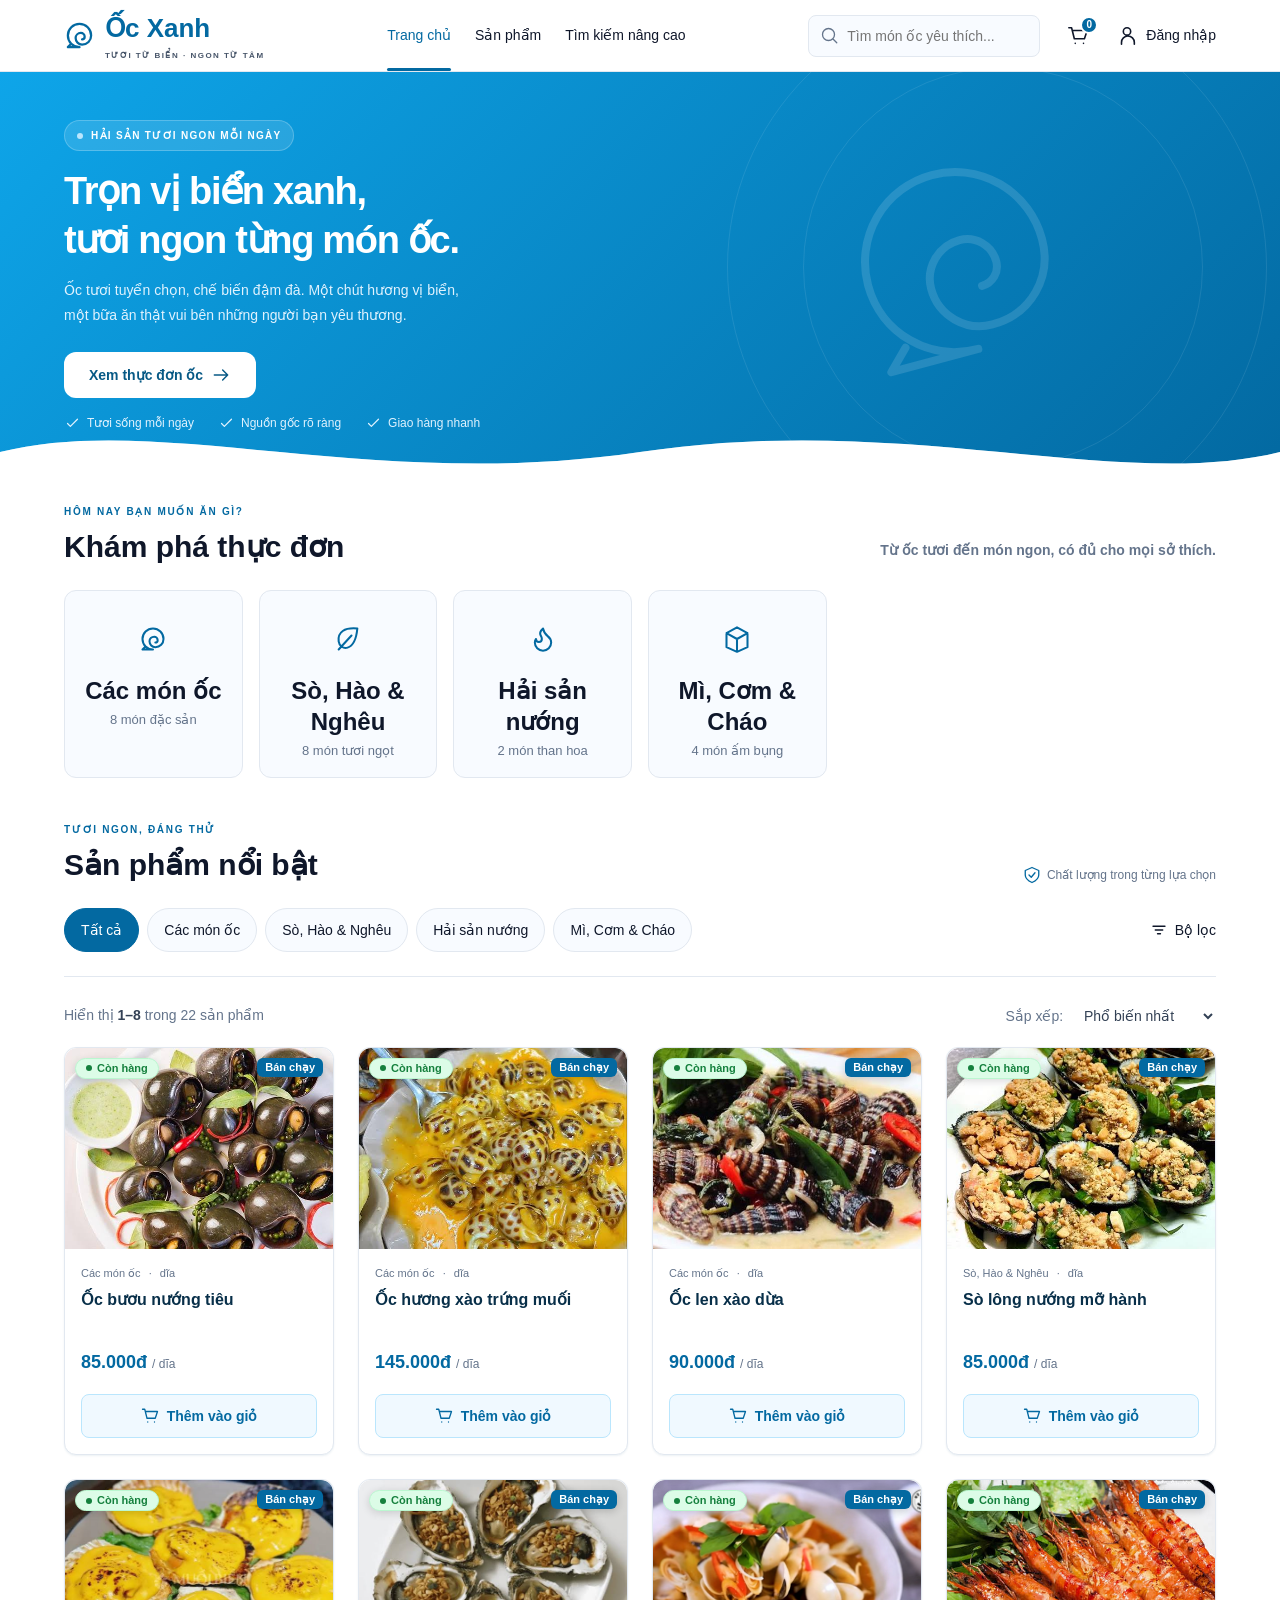
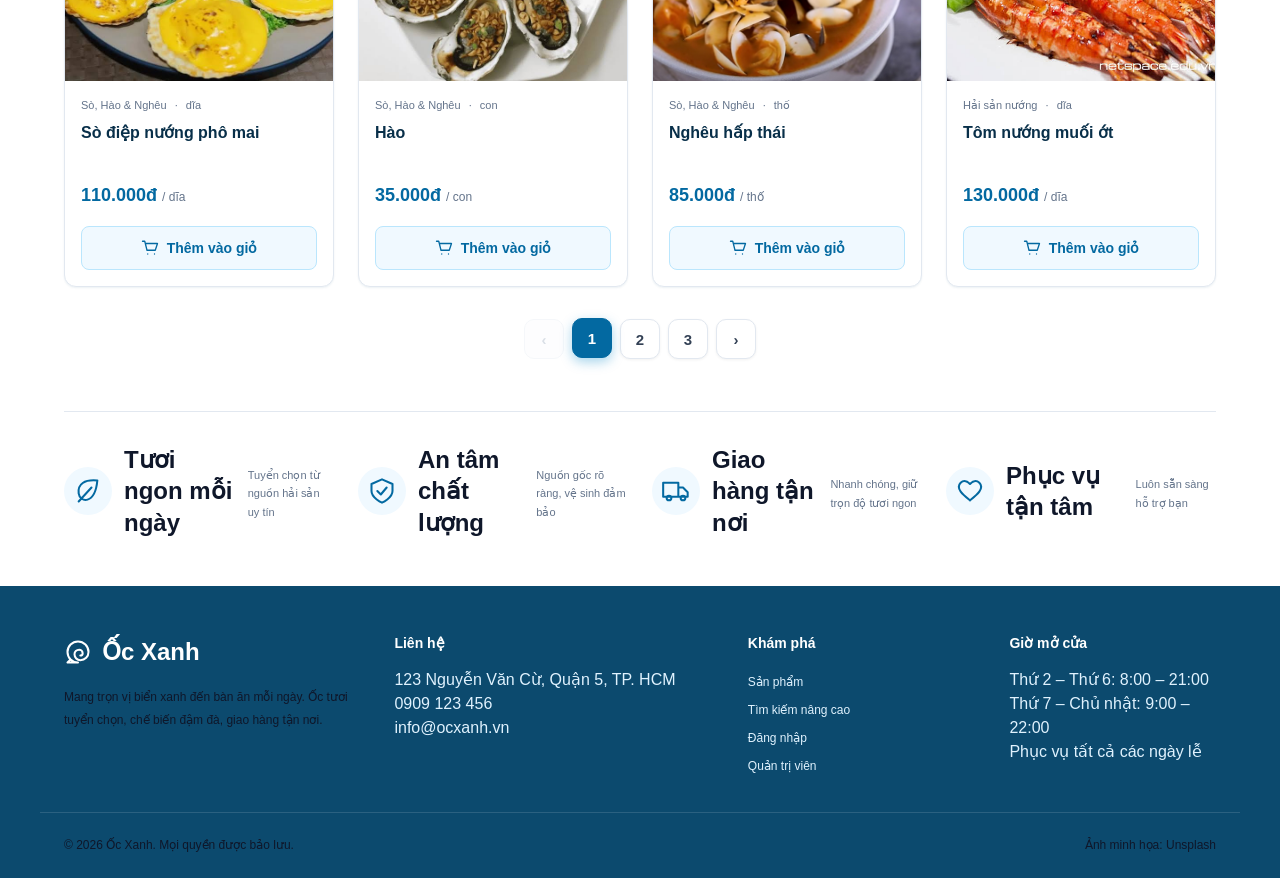
==== commit 578ee7c3: "sửa" ====
--- a/index.html
+++ b/index.html
@@ -116,7 +116,7 @@
           <span class="eyebrow">HÔM NAY BẠN MUỐN ĂN GÌ?</span>
           <h2>Khám phá thực đơn</h2>
         </div>
-        <p>Từ ốc tươi đến món ngon, có đủ cho mọi sở thích.</p>
+        <p><strong>Từ ốc tươi đến món ngon, có đủ cho mọi sở thích.</strong></p>
       </div>
       <div class="category-grid">
         <!-- 1. Các món ốc -->
--- a/css/common.css
+++ b/css/common.css
@@ -1,5 +1,5 @@
 /* ============================================================
-   COMMON.CSS – Styles dùng chung cho toàn bộ dự án Bà Nọc
+   COMMON.CSS – Styles dùng chung cho toàn bộ dự án web
    ============================================================
    Mục lục:
      1.  Design Tokens (CSS Custom Properties)
--- a/css/shop.css
+++ b/css/shop.css
@@ -384,7 +384,7 @@
 .wave {
   position: absolute;
   left: 0;
-  bottom: -1px;
+  bottom: -20px;
   width: 100%;
   height: 80px;
   overflow: hidden;
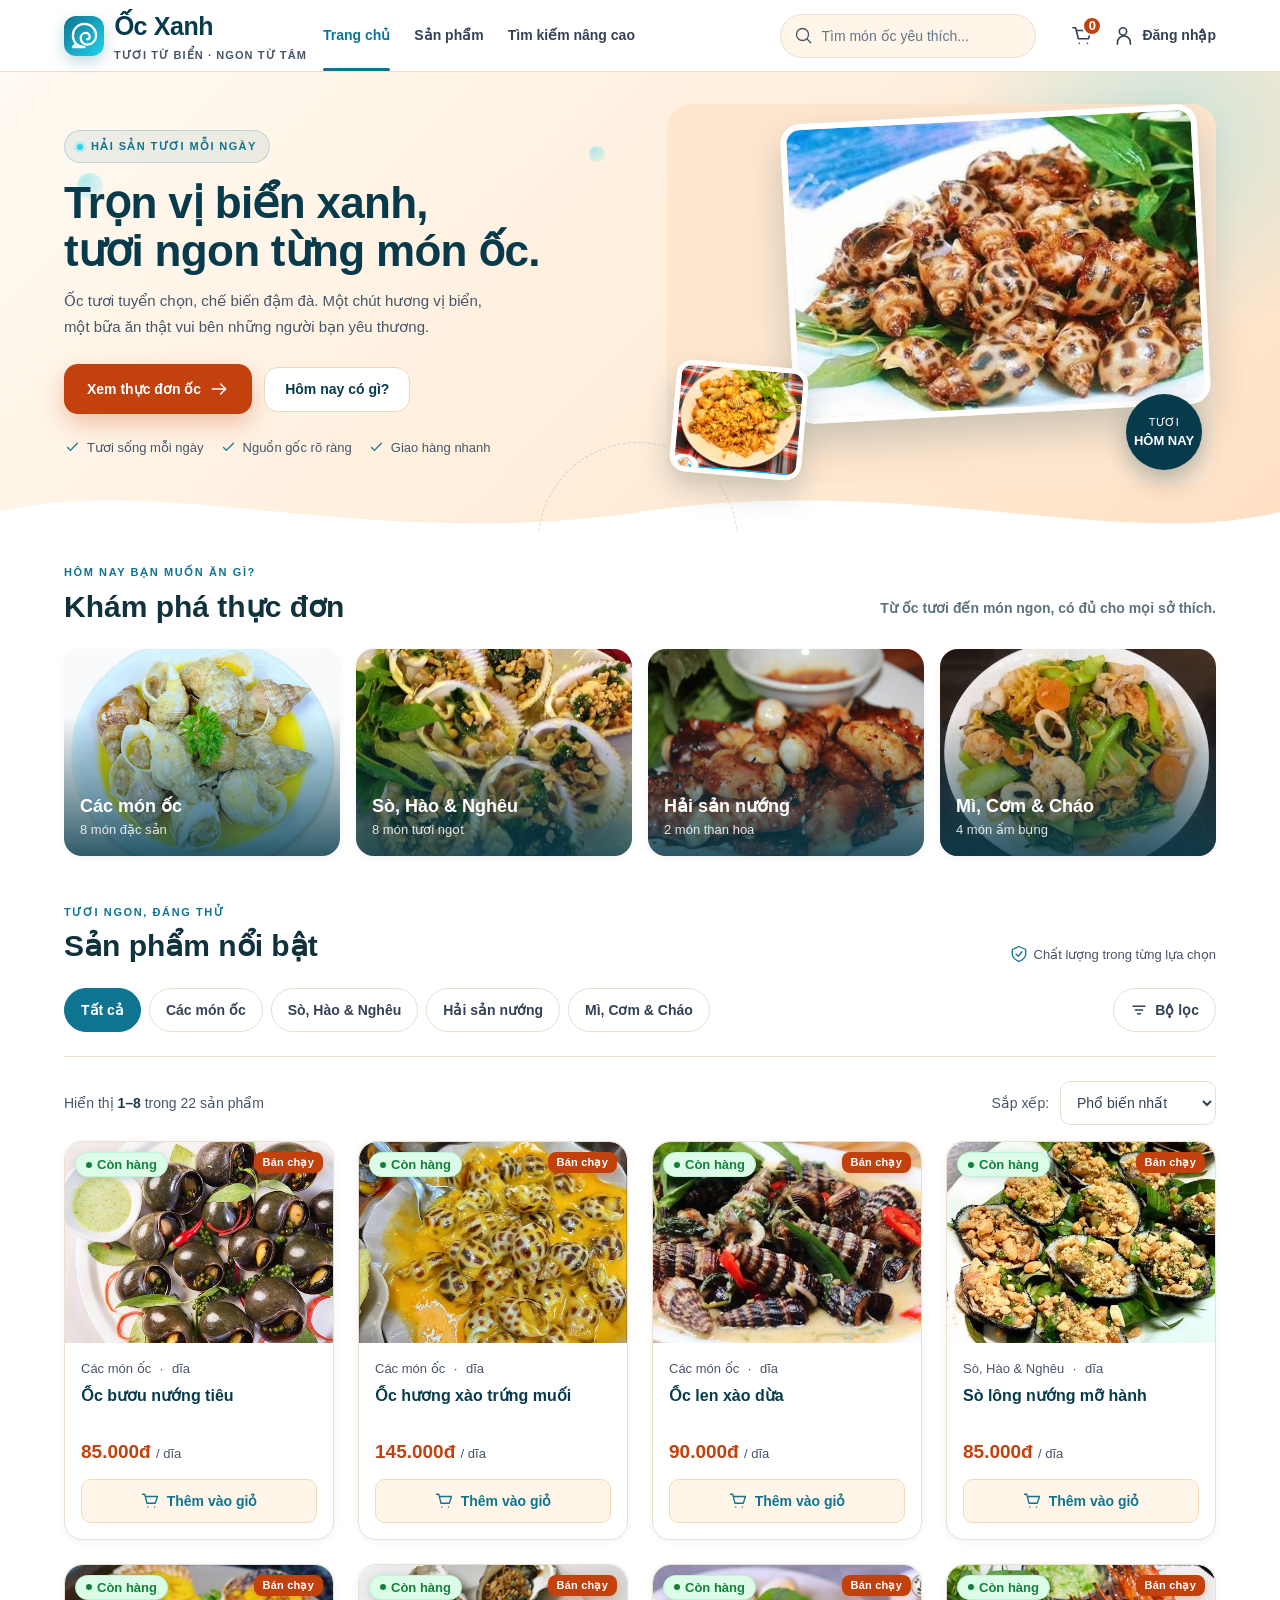
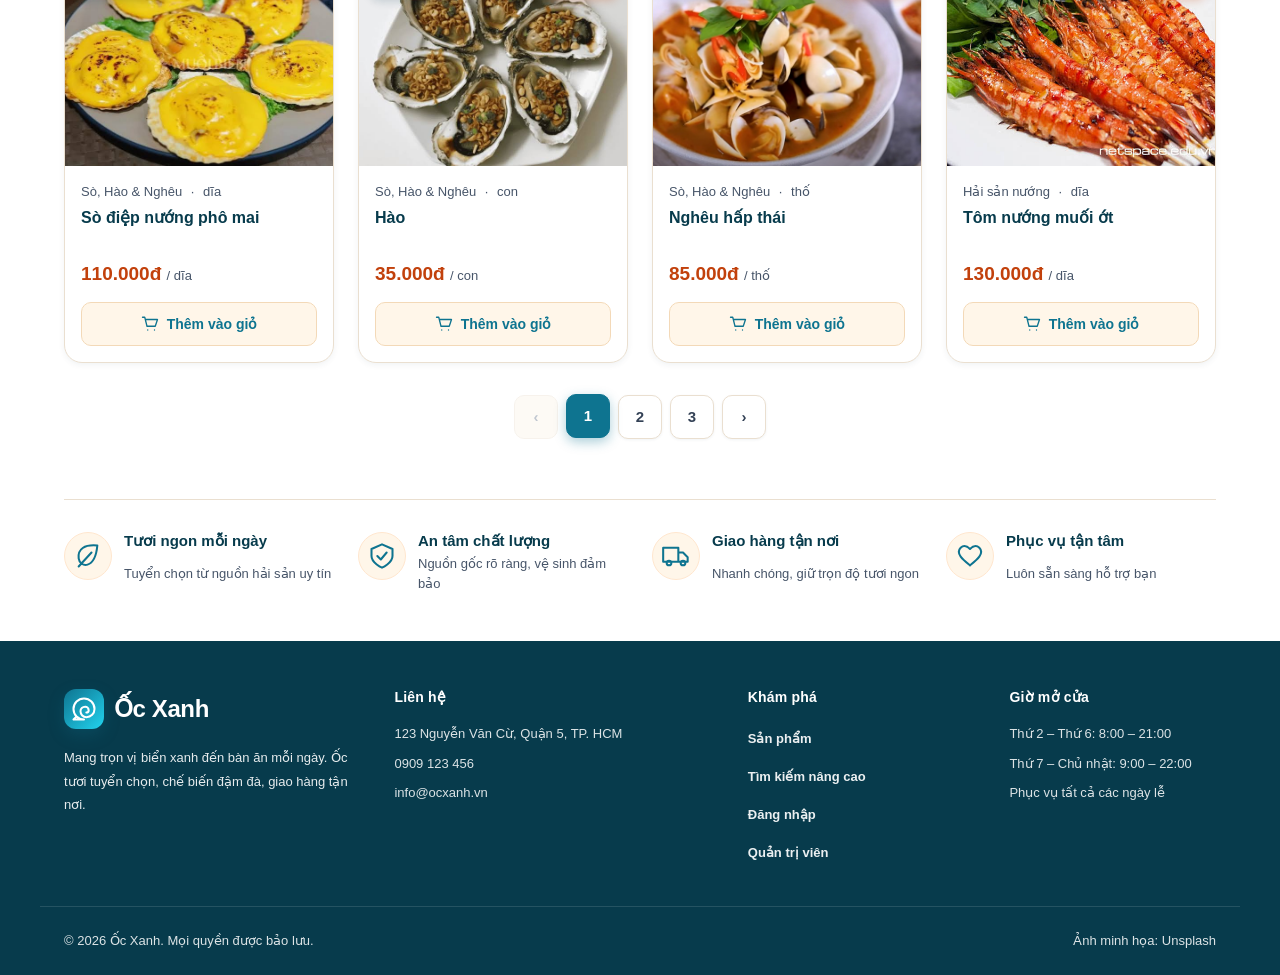
==== commit 4bd66db1: "feat: làm mới giao diện Ốc Xanh theo chủ đề hải sản - Hệ màu teal biển, kem cát, CTA cam đất; giữ to" ====
--- a/index.html
+++ b/index.html
@@ -29,15 +29,17 @@
       <a href="#advanced-search">Tìm kiếm nâng cao</a>
     </nav>
 
+    <!-- Tìm kiếm nhanh (đặt ngoài header-actions để mobile xuống hàng riêng) -->
+    <label class="quick-search">
+      <span class="sr-only">Tìm sản phẩm</span>
+      <svg width="18" height="18" viewBox="0 0 24 24" fill="none" stroke="currentColor" stroke-width="1.75" stroke-linecap="round" stroke-linejoin="round" aria-hidden="true">
+        <path d="M21 21l-5-5M18 10a8 8 0 1 1-16 0 8 8 0 0 1 16 0"/>
+      </svg>
+      <input type="search" placeholder="Tìm món ốc yêu thích...">
+    </label>
+
     <!-- Actions -->
     <div class="header-actions">
-      <label class="quick-search">
-        <span class="sr-only">Tìm sản phẩm</span>
-        <svg width="18" height="18" viewBox="0 0 24 24" fill="none" stroke="currentColor" stroke-width="1.75" stroke-linecap="round" stroke-linejoin="round" aria-hidden="true">
-          <path d="M21 21l-5-5M18 10a8 8 0 1 1-16 0 8 8 0 0 1 16 0"/>
-        </svg>
-        <input type="search" placeholder="Tìm món ốc yêu thích...">
-      </label>
       <button class="icon-button cart-button" aria-label="Mở giỏ hàng">
         <svg width="22" height="22" viewBox="0 0 24 24" fill="none" stroke="currentColor" stroke-width="1.75" stroke-linecap="round" stroke-linejoin="round" aria-hidden="true">
           <path d="M2 3h3l3 12h11l3-9H6M9 20h.01M18 20h.01"/>
@@ -52,7 +54,7 @@
           <span>Đăng nhập</span>
         </a>
       </div>
-      <button class="icon-button mobile-toggle" aria-label="Mở menu">
+      <button class="icon-button mobile-toggle" aria-label="Mở menu" aria-expanded="false">
         <svg width="22" height="22" viewBox="0 0 24 24" fill="none" stroke="currentColor" stroke-width="1.75" stroke-linecap="round" stroke-linejoin="round" aria-hidden="true">
           <path d="M3 6h18M3 12h18M3 18h18"/>
         </svg>
@@ -66,45 +68,49 @@
 
   <!-- Hero -->
   <section class="hero">
-    <div class="hero-orbit orbit-one"></div>
-    <div class="hero-orbit orbit-two"></div>
-    <div class="container hero-content">
-      <span class="hero-label"><span></span> HẢI SẢN TƯƠI NGON MỖI NGÀY</span>
-      <h1>Trọn vị biển xanh,<br>tươi ngon từng món ốc.</h1>
-      <p>Ốc tươi tuyển chọn, chế biến đậm đà. Một chút hương vị biển,<br class="desktop-break">
-         một bữa ăn thật vui bên những người bạn yêu thương.</p>
-      <a href="#products" class="btn hero-cta">
-        Xem thực đơn ốc
-        <svg width="20" height="20" viewBox="0 0 24 24" fill="none" stroke="currentColor" stroke-width="1.75" stroke-linecap="round" stroke-linejoin="round" aria-hidden="true">
-          <path d="M4 12h16m-6-6 6 6-6 6"/>
-        </svg>
-      </a>
-      <div class="hero-assurance">
-        <span>
-          <svg width="17" height="17" viewBox="0 0 24 24" fill="none" stroke="currentColor" stroke-width="1.75" stroke-linecap="round" stroke-linejoin="round" aria-hidden="true">
-            <path d="m5 12 4 4L19 6"/>
-          </svg>
-          Tươi sống mỗi ngày
-        </span>
-        <span>
-          <svg width="17" height="17" viewBox="0 0 24 24" fill="none" stroke="currentColor" stroke-width="1.75" stroke-linecap="round" stroke-linejoin="round" aria-hidden="true">
-            <path d="m5 12 4 4L19 6"/>
-          </svg>
-          Nguồn gốc rõ ràng
-        </span>
-        <span>
-          <svg width="17" height="17" viewBox="0 0 24 24" fill="none" stroke="currentColor" stroke-width="1.75" stroke-linecap="round" stroke-linejoin="round" aria-hidden="true">
-            <path d="m5 12 4 4L19 6"/>
-          </svg>
-          Giao hàng nhanh
-        </span>
-      </div>
-    </div>
-    <div class="hero-shell">
-      <svg width="220" height="220" viewBox="0 0 24 24" fill="none" stroke="currentColor" stroke-width="0.8" stroke-linecap="round" stroke-linejoin="round" aria-hidden="true">
-        <path d="M12 21c-5 0-9-4-9-9a9 9 0 0 1 18 0c0 4-3 7-7 7a5 5 0 0 1-5-5 4 4 0 0 1 4-4 3 3 0 0 1 3 3 2 2 0 0 1-2 2M5 19l-2 2h9"/>
-      </svg>
-    </div>
+    <div class="container hero-inner">
+      <div class="hero-copy">
+        <span class="hero-label"><span></span> HẢI SẢN TƯƠI MỖI NGÀY</span>
+        <h1>Trọn vị biển xanh,<br>tươi ngon từng món ốc.</h1>
+        <p>Ốc tươi tuyển chọn, chế biến đậm đà. Một chút hương vị biển,<br class="desktop-break">
+           một bữa ăn thật vui bên những người bạn yêu thương.</p>
+        <div class="hero-actions">
+          <a href="#products" class="btn hero-cta">
+            Xem thực đơn ốc
+            <svg width="20" height="20" viewBox="0 0 24 24" fill="none" stroke="currentColor" stroke-width="1.75" stroke-linecap="round" stroke-linejoin="round" aria-hidden="true">
+              <path d="M4 12h16m-6-6 6 6-6 6"/>
+            </svg>
+          </a>
+          <a href="#products" class="btn hero-cta-secondary">Hôm nay có gì?</a>
+        </div>
+        <div class="hero-assurance">
+          <span>
+            <svg width="17" height="17" viewBox="0 0 24 24" fill="none" stroke="currentColor" stroke-width="1.75" stroke-linecap="round" stroke-linejoin="round" aria-hidden="true">
+              <path d="m5 12 4 4L19 6"/>
+            </svg>
+            Tươi sống mỗi ngày
+          </span>
+          <span>
+            <svg width="17" height="17" viewBox="0 0 24 24" fill="none" stroke="currentColor" stroke-width="1.75" stroke-linecap="round" stroke-linejoin="round" aria-hidden="true">
+              <path d="m5 12 4 4L19 6"/>
+            </svg>
+            Nguồn gốc rõ ràng
+          </span>
+          <span>
+            <svg width="17" height="17" viewBox="0 0 24 24" fill="none" stroke="currentColor" stroke-width="1.75" stroke-linecap="round" stroke-linejoin="round" aria-hidden="true">
+              <path d="m5 12 4 4L19 6"/>
+            </svg>
+            Giao hàng nhanh
+          </span>
+        </div>
+      </div>
+      <div class="hero-art">
+        <img class="hero-photo-main" src="images/products/oc-huong-rang-muoi.jpg" alt="Ốc hương rang muối" width="800" height="600" loading="eager" onerror="this.style.display='none'">
+        <img class="hero-photo-small" src="images/products/so-huyet-xao-toi.jpg" alt="Sò huyết xào tỏi" width="400" height="300" loading="lazy" onerror="this.style.display='none'">
+        <span class="hero-fresh">TƯƠI<br><b>HÔM NAY</b></span>
+      </div>
+    </div>
+    <div class="hero-bubbles" aria-hidden="true"><span></span><span></span><span></span></div>
     <div class="wave"></div>
   </section>
 
@@ -121,43 +127,47 @@
       <div class="category-grid">
         <!-- 1. Các món ốc -->
         <a href="#products" class="category-card">
-          <span class="category-icon">
-            <svg width="28" height="28" viewBox="0 0 24 24" fill="none" stroke="currentColor" stroke-width="1.75" stroke-linecap="round" stroke-linejoin="round" aria-hidden="true">
-              <path d="M12 21c-5 0-9-4-9-9a9 9 0 0 1 18 0c0 4-3 7-7 7a5 5 0 0 1-5-5 4 4 0 0 1 4-4 3 3 0 0 1 3 3 2 2 0 0 1-2 2M5 19l-2 2h9"/>
-            </svg>
+          <span class="category-media">
+            <img src="images/products/oc-bulot-xao-bo.jpg" alt="" width="600" height="450" loading="lazy" onerror="this.style.display='none'">
           </span>
-          <h3>Các món ốc</h3>
-          <small>8 món đặc sản</small>
+          <span class="category-overlay" aria-hidden="true"></span>
+          <div class="category-text">
+            <h3>Các món ốc</h3>
+            <small>8 món đặc sản</small>
+          </div>
         </a>
         <!-- 2. Sò, Hào & Nghêu -->
         <a href="#products" class="category-card">
-          <span class="category-icon">
-            <svg width="28" height="28" viewBox="0 0 24 24" fill="none" stroke="currentColor" stroke-width="1.75" stroke-linecap="round" stroke-linejoin="round" aria-hidden="true">
-              <path d="M20 3C9 2 3 6 4 14s14 10 16-11ZM4 21l11-12"/>
-            </svg>
+          <span class="category-media">
+            <img src="images/products/so-duong-nuong.jpg" alt="" width="600" height="450" loading="lazy" onerror="this.style.display='none'">
           </span>
-          <h3>Sò, Hào & Nghêu</h3>
-          <small>8 món tươi ngọt</small>
+          <span class="category-overlay" aria-hidden="true"></span>
+          <div class="category-text">
+            <h3>Sò, Hào & Nghêu</h3>
+            <small>8 món tươi ngọt</small>
+          </div>
         </a>
         <!-- 3. Hải sản nướng -->
         <a href="#products" class="category-card">
-          <span class="category-icon">
-            <svg width="28" height="28" viewBox="0 0 24 24" fill="none" stroke="currentColor" stroke-width="1.75" stroke-linecap="round" stroke-linejoin="round" aria-hidden="true">
-              <path d="M8.5 14.5A2.5 2.5 0 0 0 11 12c0-1.38-.5-2-1-3-1.072-2.143-.224-4.054 2-6 .5 2.5 2 4.9 4 6.5 2 1.6 3 3.5 3 5.5a7 7 0 1 1-14 0c0-1.153.433-2.294 1-3a2.5 2.5 0 0 0 2.5 2.5z"/>
-            </svg>
+          <span class="category-media">
+            <img src="images/products/bach-tuoc-nuong.jpg" alt="" width="600" height="450" loading="lazy" onerror="this.style.display='none'">
           </span>
-          <h3>Hải sản nướng</h3>
-          <small>2 món than hoa</small>
+          <span class="category-overlay" aria-hidden="true"></span>
+          <div class="category-text">
+            <h3>Hải sản nướng</h3>
+            <small>2 món than hoa</small>
+          </div>
         </a>
         <!-- 4. Mì, Cơm & Cháo -->
         <a href="#products" class="category-card">
-          <span class="category-icon">
-            <svg width="28" height="28" viewBox="0 0 24 24" fill="none" stroke="currentColor" stroke-width="1.75" stroke-linecap="round" stroke-linejoin="round" aria-hidden="true">
-              <path d="m3 7 9-5 9 5v12l-9 4-9-4zM3 7l9 5 9-5M12 12v11"/>
-            </svg>
+          <span class="category-media">
+            <img src="images/products/mi-xao-hai-san.jpg" alt="" width="600" height="450" loading="lazy" onerror="this.style.display='none'">
           </span>
-          <h3>Mì, Cơm & Cháo</h3>
-          <small>4 món ấm bụng</small>
+          <span class="category-overlay" aria-hidden="true"></span>
+          <div class="category-text">
+            <h3>Mì, Cơm & Cháo</h3>
+            <small>4 món ấm bụng</small>
+          </div>
         </a>
       </div>
     </section>
@@ -214,7 +224,7 @@
         <article class="product-card reveal is-visible" style="--i:0">
           <div class="thumb">
             <img src="images/products/oc-huong.jpg" alt="Ốc hương" width="800" height="600" onerror="this.style.display='none'">
-            <span class="badge badge-success"><span class="status-dot"></span> Còn hàng</span>
+            <span class="stock-badge badge-success"><span class="status-dot"></span> Còn hàng</span>
             <span class="badge favorite-badge">Bán chạy</span>
           </div>
           <div class="product-body">
@@ -234,7 +244,7 @@
         <article class="product-card reveal is-visible" style="--i:1">
           <div class="thumb">
             <img src="images/products/oc-len.jpg" alt="Ốc len" width="800" height="600" onerror="this.style.display='none'">
-            <span class="badge badge-success"><span class="status-dot"></span> Còn hàng</span>
+            <span class="stock-badge badge-success"><span class="status-dot"></span> Còn hàng</span>
           </div>
           <div class="product-body">
             <span class="product-category">Ốc biển <span>·</span> kg</span>
@@ -253,7 +263,7 @@
         <article class="product-card reveal is-visible" style="--i:2">
           <div class="thumb">
             <img src="images/products/oc-mong-tay.jpg" alt="Ốc móng tay" width="800" height="600" onerror="this.style.display='none'">
-            <span class="badge badge-warning"><span class="status-dot"></span> Sắp hết</span>
+            <span class="stock-badge badge-warning"><span class="status-dot"></span> Sắp hết</span>
           </div>
           <div class="product-body">
             <span class="product-category">Ốc biển <span>·</span> kg</span>
@@ -272,7 +282,7 @@
         <article class="product-card reveal is-visible" style="--i:3">
           <div class="thumb">
             <img src="images/products/oc-mo.jpg" alt="Ốc mỡ" width="800" height="600" onerror="this.style.display='none'">
-            <span class="badge badge-success"><span class="status-dot"></span> Còn hàng</span>
+            <span class="stock-badge badge-success"><span class="status-dot"></span> Còn hàng</span>
           </div>
           <div class="product-body">
             <span class="product-category">Ốc biển <span>·</span> kg</span>
@@ -291,7 +301,7 @@
         <article class="product-card reveal is-visible" style="--i:4">
           <div class="thumb">
             <img src="images/products/oc-buou.jpg" alt="Ốc bươu" width="800" height="600" onerror="this.style.display='none'">
-            <span class="badge badge-success"><span class="status-dot"></span> Còn hàng</span>
+            <span class="stock-badge badge-success"><span class="status-dot"></span> Còn hàng</span>
           </div>
           <div class="product-body">
             <span class="product-category">Ốc nước ngọt <span>·</span> kg</span>
@@ -310,7 +320,7 @@
         <article class="product-card reveal is-visible" style="--i:5">
           <div class="thumb">
             <img src="images/products/oc-nhoi.jpg" alt="Ốc nhồi" width="800" height="600" onerror="this.style.display='none'">
-            <span class="badge badge-success"><span class="status-dot"></span> Còn hàng</span>
+            <span class="stock-badge badge-success"><span class="status-dot"></span> Còn hàng</span>
           </div>
           <div class="product-body">
             <span class="product-category">Ốc nước ngọt <span>·</span> kg</span>
@@ -328,8 +338,8 @@
         <!-- 7. Ốc vặn -->
         <article class="product-card reveal is-visible" style="--i:6">
           <div class="thumb">
-            <img src="images/products/oc-van.jpg" alt="Ốc vặn" width="800" height="600" onerror="this.style.display='none'">
-            <span class="badge badge-success"><span class="status-dot"></span> Còn hàng</span>
+            <img src="images/products/oc-buou.jpg" alt="Ốc vặn" width="800" height="600" onerror="this.style.display='none'">
+            <span class="stock-badge badge-success"><span class="status-dot"></span> Còn hàng</span>
           </div>
           <div class="product-body">
             <span class="product-category">Ốc nước ngọt <span>·</span> kg</span>
@@ -348,7 +358,7 @@
         <article class="product-card reveal is-visible out-of-stock" style="--i:7">
           <div class="thumb">
             <img src="images/products/oc-huong-rang-muoi-ot.jpg" alt="Ốc hương rang muối ớt" width="800" height="600" onerror="this.style.display='none'">
-            <span class="badge badge-danger"><span class="status-dot"></span> Hết hàng</span>
+            <span class="stock-badge badge-danger"><span class="status-dot"></span> Hết hàng</span>
           </div>
           <div class="product-body">
             <span class="product-category">Ốc chế biến <span>·</span> phần</span>
@@ -484,7 +494,7 @@
           </div>
         </div>
 
-        <div id="box-address-account" style="background:var(--blue-50); padding:12px 14px; border-radius:8px; margin-bottom:16px; font-size:14px; line-height:1.6;">
+        <div id="box-address-account" style="background:var(--sand); padding:12px 14px; border-radius:8px; margin-bottom:16px; font-size:14px; line-height:1.6;">
           <p style="margin-bottom:4px;"><strong>Người nhận:</strong> <span id="ck-account-name">Chưa có</span> (<span id="ck-account-phone">Chưa có SĐT</span>)</p>
           <p style="margin:0;"><strong>Địa chỉ:</strong> <span id="ck-account-address">Chưa có địa chỉ lưu trong tài khoản</span></p>
         </div>
--- a/css/common.css
+++ b/css/common.css
@@ -26,38 +26,52 @@
    Các biến thiết kế – giá trị gốc dùng xuyên suốt dự án.
    ========================================================== */
 :root {
-  /* ---------- Bảng màu xanh biển ---------- */
-  --blue-50:  #F0F9FF;
-  --blue-100: #E0F2FE;
-  --blue-200: #BAE6FD;
-  --blue-300: #7DD3FC;
-  --blue-400: #38BDF8;
-  --blue-500: #0EA5E9;
-  --blue-600: #0284C7;
-  --blue-700: #0369A1;
-  --blue-800: #075985;
-  --blue-900: #0C4A6E;
-  --blue-950: #082F49;
+  /* ---------- Dải màu biển (giữ tên --blue-* vì JS chèn inline style dùng chúng) ---------- */
+  --blue-50:  #F0FAFB;
+  --blue-100: #DDF3F6;
+  --blue-200: #BAE8EE;
+  --blue-300: #7CD4E0;
+  --blue-400: #38B9CC;
+  --blue-500: #1498B0;
+  --blue-600: #0E7490;
+  --blue-700: #0B5E75;
+  --blue-800: #084B5E;
+  --blue-900: #073B4C;
+  --blue-950: #052E3B;
+
+  /* ---------- Bảng màu hải sản ---------- */
+  --deep:      #073B4C;
+  --sea-700:   #0E7490;
+  --sea-800:   #0B5E75;
+  --aqua:      #22D3EE;
+  --coral:     #FF6B4A;
+  --cta:       #C2410C;
+  --cta-hover: #9A3412;
+  --sand:      #FFF6E9;
+  --sand-2:    #FFE7CF;
 
   /* ---------- Màu trung tính & đường kẻ ---------- */
   --white:        #FFFFFF;
+  --ink:          #10323D;
+  --muted:        #5C737C;
   --ink-900:      #0F172A;
+  --ink-800:      #1E3A44;
   --ink-700:      #334155;
   --ink-600:      #475569;
   --ink-500:      #64748B;
-  --line:         #E2E8F0;
-  --line-strong:  #CBD5E1;
-  --border-input: #7F91A8;
-  --surface-soft: #F8FBFF;
+  --line:         #EADFD0;
+  --line-strong:  #D8C6B0;
+  --border-input: #8A7A68;
+  --surface-soft: #FAF3E7;
 
   /* ---------- Màu ngữ nghĩa (semantic) ---------- */
   --color-bg:            var(--white);
-  --color-text:          var(--ink-900);
+  --color-text:          var(--ink);
   --color-text-muted:    var(--ink-600);
-  --color-primary:       var(--blue-700);
-  --color-primary-hover: var(--blue-800);
-  --color-accent:        var(--blue-500);
-  --color-focus:         var(--blue-600);
+  --color-primary:       var(--sea-700);
+  --color-primary-hover: var(--sea-800);
+  --color-accent:        var(--aqua);
+  --color-focus:         var(--sea-700);
 
   /* ---------- Trạng thái (status) ---------- */
   --info-bg:    var(--blue-100);  --info-fg:    var(--blue-800);
@@ -68,7 +82,7 @@
   --danger:     #B91C1C;
 
   /* ---------- Font chữ ---------- */
-  --font-sans: Arial, "Helvetica Neue", Helvetica, sans-serif;
+  --font-sans: "Segoe UI", "Helvetica Neue", Helvetica, Arial, sans-serif;
 
   /* ---------- Kích thước chữ ---------- */
   --fs-xs:  13px;
@@ -78,10 +92,10 @@
   --fs-xl:  20px;
   --fs-2xl: 24px;
   --fs-3xl: 30px;
-  --fs-4xl: 38px;
+  --fs-4xl: 40px;
 
   /* ---------- Chiều cao dòng ---------- */
-  --lh-tight:   1.3;
+  --lh-tight:   1.2;
   --lh-base:    1.5;
   --lh-relaxed: 1.65;
 
@@ -97,15 +111,15 @@
   --sp-9: 96px;
 
   /* ---------- Bo góc ---------- */
-  --radius-sm:   8px;
-  --radius:      12px;
-  --radius-lg:   16px;
+  --radius-sm:   10px;
+  --radius:      14px;
+  --radius-lg:   18px;
   --radius-pill: 999px;
 
   /* ---------- Đổ bóng ---------- */
-  --shadow-sm: 0 1px 2px rgba(12, 74, 110, .08);
-  --shadow-md: 0 4px 12px rgba(12, 74, 110, .10);
-  --shadow-lg: 0 12px 32px rgba(12, 74, 110, .16);
+  --shadow-sm: 0 2px 6px rgba(7, 59, 76, .06);
+  --shadow-md: 0 10px 26px rgba(7, 59, 76, .10);
+  --shadow-lg: 0 18px 40px rgba(7, 59, 76, .16);
 
   /* ---------- Chuyển động ---------- */
   --ease-out: cubic-bezier(.22, .61, .36, 1);
@@ -234,6 +248,7 @@
   font-size: var(--fs-sm);
   font-weight: 600;
   line-height: var(--lh-tight);
+  min-height: 44px;
   border: 1px solid transparent;
   border-radius: var(--radius-sm);
   cursor: pointer;
@@ -351,7 +366,7 @@
 .select:focus,
 .textarea:focus {
   border-color: var(--color-focus);
-  box-shadow: 0 0 0 3px rgba(2, 132, 199, .2);
+  box-shadow: 0 0 0 3px rgba(14, 116, 144, .22);
 }
 
 /* Placeholder */
@@ -657,20 +672,20 @@
   display: inline-flex;
   align-items: center;
   justify-content: center;
-  min-width: 40px;
-  height: 40px;
+  min-width: 44px;
+  height: 44px;
   padding: 0 14px;
   font-family: inherit;
   font-size: 15px;
   font-weight: 600;
-  color: var(--ink-700, #334155);
-  background: #ffffff;
-  border: 1.5px solid #e2e8f0;
+  color: var(--ink-700);
+  background: var(--white);
+  border: 1.5px solid var(--line);
   border-radius: 10px;
   text-decoration: none;
   cursor: pointer;
   outline: none;
-  box-shadow: 0 1px 3px rgba(0, 0, 0, 0.06);
+  box-shadow: 0 1px 3px rgba(7, 59, 76, 0.06);
   transition: all 0.2s cubic-bezier(0.4, 0, 0.2, 1);
   user-select: none;
   line-height: 1;
@@ -678,21 +693,21 @@
 
 .pagination a:hover,
 .pagination button:hover:not(:disabled):not(.is-disabled) {
-  background-color: var(--blue-50, #f0f9ff);
-  border-color: var(--color-primary, #0284c7);
-  color: var(--color-primary, #0284c7);
+  background-color: var(--sand);
+  border-color: var(--sea-700);
+  color: var(--sea-700);
   transform: translateY(-2px);
-  box-shadow: 0 4px 12px rgba(2, 132, 199, 0.18);
+  box-shadow: 0 4px 12px rgba(14, 116, 144, 0.18);
 }
 
 /* Trang hiện tại (Active) */
 .pagination .is-active,
 .pagination button.is-active {
-  background: var(--color-primary, #0284c7) !important;
-  border-color: var(--color-primary, #0284c7) !important;
+  background: var(--sea-700) !important;
+  border-color: var(--sea-700) !important;
   color: #ffffff !important;
   font-weight: 700 !important;
-  box-shadow: 0 4px 12px rgba(2, 132, 199, 0.35) !important;
+  box-shadow: 0 4px 12px rgba(14, 116, 144, 0.35) !important;
   transform: translateY(-1px);
   pointer-events: none;
 }
@@ -701,10 +716,10 @@
 .pagination .is-disabled,
 .pagination button:disabled,
 .pagination button.is-disabled {
-  opacity: 0.35;
-  background: #f8fafc !important;
-  border-color: #e2e8f0 !important;
-  color: #94a3b8 !important;
+  opacity: 0.4;
+  background: var(--surface-soft) !important;
+  border-color: var(--line) !important;
+  color: var(--ink-500) !important;
   box-shadow: none !important;
   cursor: not-allowed;
   pointer-events: none;
--- a/css/shop.css
+++ b/css/shop.css
@@ -43,36 +43,52 @@
 .header-inner {
   display: flex;
   align-items: center;
-  justify-content: space-between;
-  gap: var(--sp-5);
+  gap: var(--sp-4);
   height: 100%;
 }
 
 /* ----- Logo ----- */
 .logo {
-  display: flex;
+  display: inline-flex;
   align-items: center;
   gap: 10px;
-  color: var(--color-primary);
-  font-size: 26px;
-  font-weight: 700;
+  color: var(--deep);
+  font-size: 25px;
+  font-weight: 800;
+  letter-spacing: -.4px;
   text-decoration: none;
   white-space: nowrap;
   padding: 0;
+  width: fit-content;
+}
+
+.logo:hover {
+  text-decoration: none;
+  color: var(--deep);
+}
+
+.logo > span:last-child {
+  display: inline-block;
 }
 
 .logo-mark {
-  display: flex;
-  align-items: center;
-  justify-content: center;
+  display: grid;
+  place-items: center;
+  width: 40px;
+  height: 40px;
+  flex-shrink: 0;
+  border-radius: 12px;
+  background: linear-gradient(135deg, var(--sea-700), var(--aqua));
+  color: var(--white);
+  box-shadow: 0 6px 16px rgba(14, 116, 144, .25);
 }
 
 .logo small {
   display: block;
-  font-size: 8px;
-  letter-spacing: 1.5px;
+  font-size: 11px;
+  letter-spacing: 1.1px;
   margin-top: 2px;
-  color: var(--color-text-muted);
+  color: var(--ink-600);
   font-weight: 700;
 }
 
@@ -92,7 +108,8 @@
   height: 100%;
   padding: 0;
   font-size: var(--fs-sm);
-  color: var(--color-text);
+  font-weight: 600;
+  color: var(--ink-700);
   text-decoration: none;
   white-space: nowrap;
   background: none;
@@ -103,7 +120,8 @@
 .main-nav a:hover,
 .main-nav button:hover,
 .main-nav .nav-active {
-  color: var(--color-primary);
+  color: var(--sea-700);
+  text-decoration: none;
 }
 
 /* Gạch chân trượt ra khi hover / active */
@@ -115,14 +133,14 @@
   left: 0;
   right: 0;
   height: 3px;
-  background: var(--color-primary);
+  background: var(--sea-700);
   border-radius: 3px;
   transform: scaleX(0);
   transform-origin: center;
   transition: transform var(--t-base) var(--ease-out);
 }
 
-/* Gạch chân màu xanh CHỈ hiện ở mục đang active (tránh bị 2 line khi di chuột) */
+/* Gạch chân màu xanh CHỈ hiện ở mục đang active */
 .main-nav .nav-active::after {
   transform: scaleX(1);
 }
@@ -131,7 +149,8 @@
 .header-actions {
   display: flex;
   align-items: center;
-  gap: var(--sp-4);
+  gap: var(--sp-2);
+  margin-left: var(--sp-2);
 }
 
 /* Ô tìm kiếm nhanh */
@@ -139,22 +158,37 @@
   display: flex;
   align-items: center;
   gap: var(--sp-2);
-  padding: 0 var(--sp-3);
+  height: 44px;
+  margin-left: auto;
+  padding: 0 14px;
   border: 1px solid var(--line);
-  border-radius: var(--radius-sm);
-  background: var(--surface-soft);
-  color: var(--ink-500);
+  border-radius: var(--radius-pill);
+  background: var(--sand);
+  color: var(--ink-600);
+  transition:
+    border-color var(--t-fast) var(--ease-out),
+    box-shadow var(--t-fast) var(--ease-out),
+    background var(--t-fast) var(--ease-out);
+}
+
+.quick-search:focus-within {
+  border-color: var(--sea-700);
+  background: var(--white);
+  box-shadow: 0 0 0 3px rgba(14, 116, 144, .14);
 }
 
 .quick-search input {
-  height: 40px;
+  height: 42px;
   border: none;
   background: none;
-  outline: none;
-  width: 180px;
+  width: 200px;
   font-size: var(--fs-sm);
   font-family: var(--font-sans);
-  color: var(--color-text);
+  color: var(--ink-900);
+}
+
+.quick-search input::placeholder {
+  color: var(--ink-500);
 }
 
 /* Nút chỉ icon (giỏ hàng, hamburger) */
@@ -164,15 +198,17 @@
   justify-content: center;
   width: 44px;
   height: 44px;
-  border-radius: var(--radius);
+  border-radius: 12px;
   background: none;
   border: none;
   cursor: pointer;
-  color: var(--color-text);
+  color: var(--ink-700);
+  transition: background var(--t-fast), color var(--t-fast);
 }
 
 .icon-button:hover {
-  background: var(--blue-50);
+  background: var(--sand);
+  color: var(--sea-700);
 }
 
 /* Nút giỏ hàng */
@@ -186,11 +222,11 @@
   top: 2px;
   display: grid;
   place-items: center;
-  background: var(--color-primary);
+  background: var(--cta);
   color: var(--white);
-  height: 18px;
-  min-width: 18px;
-  font-size: 10px;
+  height: 20px;
+  min-width: 20px;
+  font-size: 13px;
   font-weight: 700;
   border-radius: 50%;
   border: 2px solid var(--white);
@@ -208,11 +244,17 @@
   height: 44px;
   white-space: nowrap;
   font-size: var(--fs-sm);
+  font-weight: 600;
   background: none;
   border: none;
   cursor: pointer;
-  color: var(--color-text);
+  color: var(--ink-700);
   padding: 0;
+}
+
+.account-button:hover {
+  color: var(--sea-700);
+  text-decoration: none;
 }
 
 .account-dropdown {
@@ -241,7 +283,7 @@
   background: none;
   border: none;
   cursor: pointer;
-  color: var(--color-text);
+  color: var(--ink-700);
   text-decoration: none;
   font-size: var(--fs-sm);
   border-radius: var(--radius-sm);
@@ -249,7 +291,8 @@
 
 .account-dropdown button:hover,
 .account-dropdown a:hover {
-  background: var(--surface-soft);
+  background: var(--sand);
+  color: var(--sea-700);
 }
 
 /* Nút hamburger – chỉ hiện trên mobile */
@@ -260,75 +303,139 @@
 
 /* ==========================================================
    2. HERO
-   Banner chính trang chủ: nền gradient xanh, tiêu đề trắng,
-   nút CTA, icon trang trí.
+   Banner chia đôi: nền kem + ảnh món thật xếp lớp.
    ========================================================== */
 .hero {
   position: relative;
   overflow: hidden;
-  height: 400px;
-  background: linear-gradient(135deg, var(--blue-500), var(--blue-700));
-  color: var(--white);
-}
-
-.hero-content {
+  background: linear-gradient(135deg, #FFFAF2 0%, #FFEEDB 55%, #FFE1C4 100%);
+  color: var(--ink-900);
+}
+
+.hero::before {
+  content: "";
+  position: absolute;
+  width: 460px;
+  height: 460px;
+  right: -120px;
+  top: -170px;
+  border-radius: 50%;
+  background: radial-gradient(circle, rgba(34, 211, 238, .22), transparent 66%);
+  pointer-events: none;
+}
+
+.hero::after {
+  content: "";
+  position: absolute;
+  width: 200px;
+  height: 200px;
+  left: 42%;
+  bottom: -110px;
+  border-radius: 50%;
+  border: 1px dashed rgba(14, 116, 144, .22);
+  pointer-events: none;
+}
+
+.hero-inner {
   position: relative;
   z-index: 2;
-  padding-top: var(--sp-7);
+  display: grid;
+  grid-template-columns: 1.02fr .98fr;
+  gap: var(--sp-6);
+  align-items: center;
+  min-height: 460px;
+  padding-top: var(--sp-6);
+  padding-bottom: var(--sp-7);
+}
+
+.hero-copy {
+  max-width: 560px;
 }
 
 .hero-label {
   display: inline-flex;
   gap: var(--sp-2);
   align-items: center;
-  background: rgba(255, 255, 255, 0.12);
-  border: 1px solid rgba(255, 255, 255, 0.22);
+  background: rgba(14, 116, 144, .08);
+  border: 1px solid rgba(14, 116, 144, .2);
   border-radius: var(--radius-pill);
   padding: 7px var(--sp-3);
-  font-size: 10px;
-  letter-spacing: 1.3px;
-  font-weight: 700;
+  font-size: 11px;
+  letter-spacing: 1.4px;
+  font-weight: 800;
+  color: var(--sea-700);
 }
 
 .hero-label > span {
   width: 6px;
   height: 6px;
-  background: var(--blue-200);
+  background: var(--aqua);
   border-radius: 50%;
+  box-shadow: 0 0 0 3px rgba(34, 211, 238, .2);
 }
 
 .hero h1 {
+  color: var(--deep);
+  font-size: 44px;
+  line-height: 1.1;
+  letter-spacing: -0.7px;
+  margin: var(--sp-4) 0 var(--sp-3);
+}
+
+.hero p {
+  font-size: 15px;
+  line-height: 1.75;
+  color: var(--ink-600);
+  max-width: 470px;
+}
+
+.hero-actions {
+  display: flex;
+  align-items: center;
+  gap: var(--sp-3);
+  flex-wrap: wrap;
+  margin-top: var(--sp-5);
+}
+
+.hero-cta {
+  background: var(--cta);
   color: var(--white);
-  font-size: var(--fs-4xl);
-  letter-spacing: -1.3px;
-  margin: var(--sp-4) 0 var(--sp-3);
-}
-
-.hero p {
-  font-size: var(--fs-sm);
-  line-height: 1.8;
-  color: var(--blue-100);
-}
-
-.hero-cta {
-  background: var(--white);
-  color: var(--blue-800);
-  margin-top: var(--sp-5);
   border-radius: var(--radius);
   font-size: var(--fs-sm);
+  padding: 14px 22px;
+  box-shadow: 0 10px 24px rgba(194, 65, 12, .28);
 }
 
 .hero-cta:hover {
-  box-shadow: var(--shadow-md);
+  background: var(--cta-hover);
+  color: var(--white);
+  text-decoration: none;
+  box-shadow: 0 14px 28px rgba(154, 52, 18, .3);
   transform: translateY(-1px);
 }
 
+.hero-cta-secondary {
+  background: var(--white);
+  color: var(--deep);
+  border: 1.5px solid #E9D6C0;
+  border-radius: var(--radius);
+  font-size: var(--fs-sm);
+  padding: 13px 20px;
+}
+
+.hero-cta-secondary:hover {
+  border-color: var(--sea-700);
+  color: var(--sea-700);
+  text-decoration: none;
+}
+
 .hero-assurance {
   display: flex;
-  gap: var(--sp-5);
-  font-size: 12px;
-  color: var(--blue-100);
-  margin-top: var(--sp-4);
+  gap: var(--sp-4);
+  font-size: 13px;
+  color: var(--ink-600);
+  margin-top: var(--sp-5);
+  flex-wrap: wrap;
 }
 
 .hero-assurance span {
@@ -337,42 +444,103 @@
   align-items: center;
 }
 
-/* Icon trang trí vỏ ốc */
-.hero-shell {
+.hero-assurance svg {
+  color: var(--sea-700);
+  flex-shrink: 0;
+}
+
+/* Ảnh xếp lớp bên phải */
+.hero-art {
+  position: relative;
+  min-height: 380px;
+  background: var(--sand-2);
+  border-radius: 24px;
+}
+
+.hero-photo-main {
   position: absolute;
-  right: 16%;
-  top: 70px;
-  color: rgba(255, 255, 255, 0.13);
-  transform: rotate(-15deg);
+  right: 12px;
+  top: 10px;
+  width: 76%;
+  height: 300px;
+  object-fit: cover;
+  border: 6px solid var(--white);
+  border-radius: 20px;
+  box-shadow: 0 18px 40px rgba(7, 59, 76, .22);
+  transform: rotate(-3deg);
+  animation: hero-float 6s ease-in-out infinite;
+}
+
+.hero-photo-small {
+  position: absolute;
+  left: 6px;
+  bottom: 8px;
+  width: 132px;
+  height: 112px;
+  object-fit: cover;
+  border: 5px solid var(--white);
+  border-radius: 16px;
+  box-shadow: 0 14px 30px rgba(7, 59, 76, .22);
+  transform: rotate(5deg);
+}
+
+.hero-fresh {
+  position: absolute;
+  right: 14px;
+  bottom: 14px;
+  width: 76px;
+  height: 76px;
+  border-radius: 50%;
+  background: var(--deep);
+  color: var(--white);
+  display: flex;
+  flex-direction: column;
+  align-items: center;
+  justify-content: center;
+  font-size: 11px;
+  letter-spacing: .4px;
+  text-align: center;
+  box-shadow: 0 10px 24px rgba(7, 59, 76, .32);
+}
+
+.hero-fresh b {
+  font-size: 13px;
+  letter-spacing: 0;
+}
+
+@keyframes hero-float {
+  0%, 100% { transform: rotate(-3deg) translateY(0); }
+  50% { transform: rotate(-3deg) translateY(-8px); }
+}
+
+/* Bong bóng trang trí */
+.hero-bubbles {
+  position: absolute;
+  inset: 0;
   pointer-events: none;
 }
 
-.hero-shell svg {
-  width: 240px;
-  height: 240px;
-  stroke-width: 0.8;
-}
-
-/* Vòng trang trí */
-.hero-orbit {
+.hero-bubbles span {
   position: absolute;
-  border: 1px solid rgba(255, 255, 255, 0.09);
   border-radius: 50%;
-  pointer-events: none;
-}
-
-.orbit-one {
-  width: 540px;
-  height: 540px;
-  right: 1%;
-  top: -75px;
-}
-
-.orbit-two {
-  width: 400px;
-  height: 400px;
-  right: 6%;
-  top: -5px;
+  background: radial-gradient(circle at 30% 30%, rgba(34, 211, 238, .35), rgba(34, 211, 238, .04));
+  animation: bubble-float 16s ease-in-out infinite;
+}
+
+.hero-bubbles span:nth-child(1) { width: 26px; height: 26px; left: 6%; top: 22%; }
+.hero-bubbles span:nth-child(2) { width: 16px; height: 16px; left: 46%; top: 16%; animation-delay: -5s; }
+.hero-bubbles span:nth-child(3) {
+  width: 34px;
+  height: 34px;
+  right: 8%;
+  top: 58%;
+  animation-delay: -9s;
+  background: radial-gradient(circle at 30% 30%, var(--coral), rgba(255, 107, 74, .04));
+}
+
+@keyframes bubble-float {
+  0%, 100% { transform: translateY(0); opacity: .8; }
+  50% { transform: translateY(-14px); opacity: .35; }
 }
 
 
@@ -428,15 +596,15 @@
 
 .eyebrow {
   display: block;
-  font-size: 10px;
-  color: var(--color-primary);
-  font-weight: 700;
-  letter-spacing: 1.7px;
+  font-size: 11px;
+  color: var(--sea-700);
+  font-weight: 800;
+  letter-spacing: 1.6px;
   margin-bottom: var(--sp-2);
 }
 
 .section-heading p {
-  color: var(--ink-500);
+  color: var(--muted);
   font-size: var(--fs-sm);
   margin-bottom: var(--sp-1);
 }
@@ -447,53 +615,76 @@
 
 .category-grid {
   display: grid;
-  grid-template-columns: repeat(6, 1fr);
+  grid-template-columns: repeat(4, 1fr);
   gap: var(--sp-4);
 }
 
 .category-card {
-  background: var(--surface-soft);
-  border: 1px solid var(--line);
-  border-radius: var(--radius);
-  padding: var(--sp-5) var(--sp-3) var(--sp-4);
-  display: flex;
-  align-items: center;
-  flex-direction: column;
-  text-align: center;
-  cursor: pointer;
+  position: relative;
+  display: block;
+  aspect-ratio: 4 / 3;
+  min-width: 0;
+  border-radius: var(--radius-lg);
+  overflow: hidden;
+  background: var(--sand-2);
   text-decoration: none;
-  color: var(--color-text);
+  color: var(--white);
+  box-shadow: var(--shadow-sm);
   transition: transform var(--t-base) var(--ease-out),
-              background var(--t-fast);
+              box-shadow var(--t-base) var(--ease-out);
 }
 
 .category-card:hover {
-  background: var(--blue-50);
-  transform: translateY(-3px);
-}
-
-.category-card.is-active {
-  border-color: var(--color-focus);
-  background: var(--blue-50);
-}
-
-.category-icon {
-  width: 56px;
-  height: 48px;
-  color: var(--color-primary);
-  display: grid;
-  place-items: center;
-  margin-bottom: var(--sp-3);
-}
-
-.category-card strong {
-  font-size: var(--fs-sm);
-}
-
-.category-card small {
-  color: var(--ink-500);
+  transform: translateY(-4px);
+  box-shadow: var(--shadow-lg);
+  text-decoration: none;
+  color: var(--white);
+}
+
+.category-media,
+.category-media img {
+  position: absolute;
+  inset: 0;
+  width: 100%;
+  height: 100%;
+}
+
+.category-media img {
+  object-fit: cover;
+  display: block;
+  transition: transform var(--t-base) var(--ease-out);
+}
+
+.category-card:hover .category-media img {
+  transform: scale(1.06);
+}
+
+.category-overlay {
+  position: absolute;
+  inset: 0;
+  background: linear-gradient(180deg, rgba(7, 59, 76, 0) 32%, rgba(7, 59, 76, .84) 100%);
+}
+
+.category-text {
+  position: absolute;
+  left: var(--sp-4);
+  right: var(--sp-4);
+  bottom: var(--sp-4);
+  z-index: 2;
+}
+
+.category-text h3 {
+  color: var(--white);
+  font-size: 18px;
+  font-weight: 800;
+  line-height: 1.25;
+  margin: 0 0 3px;
+}
+
+.category-text small {
+  display: block;
+  color: rgba(255, 255, 255, .86);
   font-size: var(--fs-xs);
-  margin-top: var(--sp-1);
 }
 
 
@@ -502,19 +693,19 @@
    Lưới 4 cột, mỗi thẻ: ảnh 4:3, badge, tên, loại, giá, nút.
    ========================================================== */
 .products-section {
-  padding: var(--sp-3) 0 var(--sp-5);
+  padding: var(--sp-4) 0 var(--sp-6);
 }
 
 .fresh-note {
-  color: var(--ink-500);
-  font-size: 12px;
+  color: var(--ink-600);
+  font-size: var(--fs-xs);
   display: flex;
   align-items: center;
   gap: 6px;
 }
 
 .fresh-note svg {
-  color: var(--color-primary);
+  color: var(--sea-700);
 }
 
 /* Thanh toolbar: chips + nút bộ lọc */
@@ -531,13 +722,23 @@
   display: flex;
   align-items: center;
   gap: 7px;
+  min-height: 44px;
+  padding: 0 var(--sp-4);
   font-size: var(--fs-sm);
-  min-height: 44px;
+  font-weight: 600;
   white-space: nowrap;
-  background: none;
-  border: none;
+  background: var(--white);
+  border: 1px solid var(--line);
+  border-radius: var(--radius-pill);
   cursor: pointer;
-  color: var(--color-text);
+  color: var(--ink-700);
+  transition: border-color var(--t-fast), color var(--t-fast), background var(--t-fast);
+}
+
+.filter-button:hover {
+  border-color: var(--sea-700);
+  color: var(--sea-700);
+  background: var(--sand);
 }
 
 /* Dòng kết quả: "Hiển thị 1–8 trong 19 sản phẩm" + sắp xếp */
@@ -545,23 +746,27 @@
   display: flex;
   align-items: center;
   justify-content: space-between;
+  gap: var(--sp-3);
   padding: var(--sp-5) 0 var(--sp-4);
-  color: var(--ink-500);
+  color: var(--ink-600);
   font-size: var(--fs-sm);
 }
 
 .results-row strong {
-  color: var(--ink-700);
+  color: var(--ink-800);
 }
 
 .results-row select {
-  border: none;
-  background: none;
+  border: 1px solid var(--line);
+  background: var(--white);
   color: var(--ink-700);
   font-family: var(--font-sans);
   font-size: var(--fs-sm);
   margin-left: 7px;
-  padding: 6px;
+  padding: 8px 12px;
+  min-height: 44px;
+  border-radius: var(--radius-sm);
+  cursor: pointer;
 }
 
 /* Lưới sản phẩm */
@@ -574,7 +779,7 @@
 /* Thẻ sản phẩm */
 .product-card {
   border: 1px solid var(--line);
-  border-radius: var(--radius);
+  border-radius: var(--radius-lg);
   overflow: hidden;
   box-shadow: var(--shadow-sm);
   background: var(--white);
@@ -591,9 +796,9 @@
 .thumb {
   position: relative;
   aspect-ratio: 4 / 3;
-  background: var(--blue-100);
+  background: var(--sand-2);
   overflow: hidden;
-  border-radius: var(--radius) var(--radius) 0 0;
+  border-radius: var(--radius-lg) var(--radius-lg) 0 0;
   display: block;
   cursor: pointer;
 }
@@ -616,10 +821,10 @@
   left: 10px;
   right: auto;
   z-index: 2;
-  box-shadow: 0 2px 8px rgba(0, 0, 0, 0.15);
-  font-size: 11px;
-  font-weight: 600;
-  padding: 4px 10px;
+  box-shadow: 0 2px 8px rgba(7, 59, 76, .16);
+  font-size: 13px;
+  font-weight: 700;
+  padding: 5px 10px;
   border-radius: var(--radius-pill);
   display: inline-flex;
   align-items: center;
@@ -628,21 +833,21 @@
 }
 
 .thumb .stock-badge.badge-success {
-  background-color: #dcfce7;
-  color: #15803d;
-  border: 1px solid #bbf7d0;
+  background-color: #DCFCE7;
+  color: #15803D;
+  border: 1px solid #BBF7D0;
 }
 
 .thumb .stock-badge.badge-warning {
-  background-color: #fef3c7;
-  color: #b45309;
-  border: 1px solid #fde68a;
+  background-color: #FEF3C7;
+  color: #B45309;
+  border: 1px solid #FDE68A;
 }
 
 .thumb .stock-badge.badge-danger {
-  background-color: #fee2e2;
-  color: #b91c1c;
-  border: 1px solid #fecaca;
+  background-color: #FEE2E2;
+  color: #B91C1C;
+  border: 1px solid #FECACA;
 }
 
 /* Badge "Bán chạy" góc phải ảnh */
@@ -652,13 +857,14 @@
   right: 10px;
   left: auto;
   z-index: 2;
-  background: var(--color-primary, #0284c7);
-  color: #ffffff;
+  background: var(--cta);
+  color: var(--white);
   font-size: 11px;
-  font-weight: 700;
-  border-radius: 6px;
-  padding: 4px 8px;
-  box-shadow: 0 2px 8px rgba(0, 0, 0, 0.2);
+  font-weight: 800;
+  letter-spacing: .2px;
+  border-radius: 8px;
+  padding: 5px 9px;
+  box-shadow: 0 4px 10px rgba(194, 65, 12, .3);
   line-height: 1;
 }
 
@@ -678,9 +884,9 @@
 
 .product-category {
   display: block;
-  font-size: 11px;
-  color: var(--ink-500);
-  margin-bottom: 7px;
+  font-size: var(--fs-xs);
+  color: var(--ink-600);
+  margin-bottom: 6px;
 }
 
 .product-category > span {
@@ -688,43 +894,43 @@
 }
 
 .product-title {
-  font-weight: 700;
+  font-weight: 800;
   font-size: var(--fs-base);
-  color: var(--blue-950);
+  color: var(--deep);
   text-decoration: none;
-  display: block;
-  line-height: var(--lh-base);
+  line-height: 1.35;
   /* Cắt 2 dòng */
   display: -webkit-box;
   -webkit-line-clamp: 2;
   -webkit-box-orient: vertical;
   overflow: hidden;
-  min-height: 48px;
+  min-height: 43px;
 }
 
 .product-title:hover {
-  color: var(--color-primary);
+  color: var(--sea-700);
+  text-decoration: none;
 }
 
 /* Giá tiền */
 .price {
-  color: var(--color-primary);
-  font-weight: 700;
-  font-size: var(--fs-lg);
-  margin: var(--sp-3) 0 var(--sp-4);
+  color: var(--cta);
+  font-weight: 800;
+  font-size: 19px;
+  margin: var(--sp-2) 0 var(--sp-3);
 }
 
 .price small {
-  color: var(--ink-500);
-  font-size: 12px;
-  font-weight: 400;
+  color: var(--ink-600);
+  font-size: var(--fs-xs);
+  font-weight: 500;
 }
 
 /* Nút "Thêm vào giỏ" */
 .btn-add {
-  background: var(--blue-50);
-  border: 1px solid var(--blue-200);
-  color: var(--color-primary);
+  background: var(--sand);
+  border: 1px solid #F3D9B8;
+  color: var(--sea-700);
   width: 100%;
   font-size: var(--fs-sm);
   border-radius: var(--radius-sm);
@@ -733,13 +939,14 @@
   justify-content: center;
   gap: var(--sp-2);
   min-height: 44px;
-  font-weight: 700;
+  font-weight: 800;
   cursor: pointer;
-  transition: background var(--t-fast), color var(--t-fast);
+  transition: background var(--t-fast), color var(--t-fast), border-color var(--t-fast);
 }
 
 .btn-add:hover {
-  background: var(--color-primary);
+  background: var(--cta);
+  border-color: var(--cta);
   color: var(--white);
 }
 
@@ -750,9 +957,10 @@
   cursor: not-allowed;
 }
 
-/* Sản phẩm hết hàng: ảnh mờ */
-.product-card.out-of-stock .thumb img {
-  opacity: 0.6;
+/* Sản phẩm hết hàng: ảnh mờ (fallback tĩnh + card do JS render) */
+.product-card.out-of-stock .thumb img,
+.product-card:has(.stock-badge.badge-danger) .thumb img {
+  opacity: 0.55;
 }
 
 
@@ -768,28 +976,29 @@
 
 .chip {
   padding: 0 var(--sp-4);
-  height: 38px;
   min-height: 44px;
   display: inline-flex;
   align-items: center;
-  background: var(--surface-soft);
+  background: var(--white);
   border: 1px solid var(--line);
   border-radius: var(--radius-pill);
   font-size: var(--fs-sm);
+  font-weight: 600;
   white-space: nowrap;
   cursor: pointer;
-  color: var(--color-text);
-  transition: background var(--t-fast), color var(--t-fast);
+  color: var(--ink-700);
+  transition: background var(--t-fast), color var(--t-fast), border-color var(--t-fast);
 }
 
 .chip:hover {
-  background: var(--blue-50);
+  background: var(--sand);
+  border-color: var(--line-strong);
 }
 
 .chip.is-active {
-  background: var(--color-primary);
+  background: var(--sea-700);
   color: var(--white);
-  border-color: var(--color-primary);
+  border-color: var(--sea-700);
 }
 
 
@@ -799,9 +1008,9 @@
    ========================================================== */
 .advanced-filter {
   padding: var(--sp-5);
-  background: var(--surface-soft);
+  background: var(--sand);
   border: 1px solid var(--line);
-  border-radius: var(--radius);
+  border-radius: var(--radius-lg);
   margin-top: var(--sp-4);
   display: grid;
   grid-template-columns: 1.4fr 1fr 1fr 1fr auto auto;
@@ -811,6 +1020,75 @@
 
 .advanced-filter .field {
   margin-bottom: 0;
+}
+
+.advanced-filter .btn {
+  min-height: 44px;
+}
+
+.advanced-filter button[type="submit"] {
+  background: var(--cta);
+  border-color: var(--cta);
+  color: var(--white);
+}
+
+.advanced-filter button[type="submit"]:hover {
+  background: var(--cta-hover);
+  border-color: var(--cta-hover);
+}
+
+.advanced-filter .btn-secondary {
+  background: var(--white);
+  border-color: var(--line);
+  color: var(--sea-700);
+}
+
+.advanced-filter .btn-secondary:hover {
+  background: var(--sand);
+  border-color: var(--sea-700);
+}
+
+/* Modal chi tiết sản phẩm */
+.product-modal {
+  max-width: 760px;
+  display: grid;
+  grid-template-columns: .9fr 1.1fr;
+  gap: var(--sp-5);
+  align-items: start;
+  padding: var(--sp-5);
+}
+
+.product-modal > img {
+  width: 100%;
+  height: 100%;
+  min-height: 280px;
+  object-fit: cover;
+  border-radius: var(--radius);
+  background: var(--sand-2);
+}
+
+.product-modal h2 {
+  font-size: 24px;
+  color: var(--deep);
+  margin-bottom: var(--sp-2);
+}
+
+.product-modal .price {
+  font-size: 24px;
+  margin: var(--sp-3) 0 var(--sp-4);
+}
+
+.product-modal .btn-primary {
+  background: var(--cta);
+  color: var(--white);
+}
+
+.product-modal .btn-primary:hover {
+  background: var(--cta-hover);
+}
+
+.product-modal .field {
+  max-width: 180px;
 }
 
 
@@ -866,20 +1144,21 @@
 }
 
 .cart-item > img {
-  width: 85px;
-  height: 85px;
+  width: 88px;
+  height: 88px;
   object-fit: cover;
   border-radius: var(--radius);
-  background: var(--blue-100);
+  background: var(--sand-2);
 }
 
 .cart-item strong {
   font-size: var(--fs-sm);
+  color: var(--deep);
 }
 
 .cart-item .price {
   font-size: var(--fs-base);
-  margin: 5px 0;
+  margin: 4px 0 8px;
 }
 
 /* Điều khiển số lượng: − [số] + Xóa */
@@ -892,20 +1171,30 @@
 .quantity-control button {
   width: 44px;
   height: 44px;
-  background: var(--surface-soft);
-  border: none;
+  background: var(--sand);
+  border: 1px solid var(--line);
   border-radius: var(--radius-sm);
   cursor: pointer;
   font-size: var(--fs-lg);
+  font-weight: 700;
+  color: var(--ink-800);
   display: flex;
   align-items: center;
   justify-content: center;
+  transition: background var(--t-fast), border-color var(--t-fast);
+}
+
+.quantity-control button:hover {
+  background: var(--sand-2);
+  border-color: var(--sea-700);
 }
 
 .quantity-control .remove {
   background: none;
-  color: var(--danger-fg);
-  font-size: 12px;
+  border: none;
+  color: var(--danger);
+  font-size: var(--fs-xs);
+  font-weight: 700;
   margin-left: var(--sp-2);
 }
 
@@ -914,17 +1203,29 @@
   border-top: 1px solid var(--line);
 }
 
+.drawer-footer .btn-primary {
+  background: var(--cta);
+  color: var(--white);
+  width: 100%;
+  min-height: 48px;
+}
+
+.drawer-footer .btn-primary:hover {
+  background: var(--cta-hover);
+}
+
 .total {
   display: flex;
   justify-content: space-between;
   align-items: center;
   padding: var(--sp-5) 0;
   font-size: var(--fs-base);
+  color: var(--ink-600);
 }
 
 .total strong {
   font-size: var(--fs-2xl);
-  color: var(--color-primary);
+  color: var(--cta);
 }
 
 
@@ -953,12 +1254,32 @@
   border: 1px solid var(--line);
   border-radius: var(--radius-lg);
   background: var(--white);
+  box-shadow: var(--shadow-sm);
 }
 
 .checkout-grid {
   display: grid;
   grid-template-columns: 1.2fr 1fr;
   gap: var(--sp-6);
+}
+
+#section-checkout h3 {
+  margin: var(--sp-5) 0 var(--sp-3);
+}
+
+#section-checkout .field + .field,
+#section-profile .field + .field {
+  margin-top: var(--sp-4);
+}
+
+#section-checkout form button[type="submit"] {
+  background: var(--cta);
+  color: var(--white);
+  min-height: 48px;
+}
+
+#section-checkout form button[type="submit"]:hover {
+  background: var(--cta-hover);
 }
 
 /* Tóm tắt đơn hàng – dính khi cuộn */
@@ -978,14 +1299,6 @@
   font-size: var(--fs-sm);
 }
 
-.summary-item img {
-  width: 60px;
-  height: 55px;
-  object-fit: cover;
-  border-radius: var(--radius-sm);
-  background: var(--blue-100);
-}
-
 .summary-item > div {
   flex: 1;
 }
@@ -1008,18 +1321,25 @@
 .radio-card {
   padding: var(--sp-4);
   margin: var(--sp-3) 0;
+  background: var(--white);
   border: 1px solid var(--line);
   border-radius: var(--radius);
   display: flex;
   gap: var(--sp-3);
   align-items: center;
   cursor: pointer;
+  transition: background var(--t-fast), border-color var(--t-fast);
+}
+
+.radio-card:hover {
+  background: var(--sand);
+  border-color: var(--line-strong);
 }
 
 .radio-card.selected {
-  border-color: var(--color-primary);
+  border-color: var(--sea-700);
   border-width: 2px;
-  background: var(--blue-50);
+  background: var(--sand);
 }
 
 
@@ -1093,6 +1413,96 @@
   margin: 0 auto var(--sp-6);
 }
 
+/* Login chia đôi – chỉ áp dụng cho trang khách */
+.auth-page.auth-split {
+  display: grid;
+  grid-template-columns: .95fr 1.05fr;
+  gap: var(--sp-6);
+  align-items: center;
+  background: linear-gradient(135deg, #FFF9F1, var(--white));
+  padding: 72px max(var(--sp-5), calc((100vw - 1100px) / 2)) var(--sp-7);
+}
+
+.auth-page.auth-split > .back-link {
+  top: var(--sp-5);
+  left: max(var(--sp-5), calc((100vw - 1100px) / 2));
+  z-index: 3;
+  min-height: 44px;
+  padding: 0 12px;
+  border-radius: var(--radius-pill);
+  background: rgba(255, 255, 255, .92);
+  box-shadow: var(--shadow-sm);
+  color: var(--deep);
+}
+
+.auth-page.auth-split > .back-link:hover {
+  color: var(--sea-700);
+  text-decoration: none;
+}
+
+.auth-visual {
+  position: relative;
+  min-height: 560px;
+  border-radius: 24px;
+  overflow: hidden;
+  background: var(--deep);
+  box-shadow: var(--shadow-lg);
+}
+
+.auth-visual img {
+  position: absolute;
+  inset: 0;
+  width: 100%;
+  height: 100%;
+  object-fit: cover;
+}
+
+.auth-visual::after {
+  content: "";
+  position: absolute;
+  inset: 0;
+  background: linear-gradient(180deg, rgba(7, 59, 76, .1) 30%, rgba(7, 59, 76, .88) 100%);
+}
+
+.auth-visual-content {
+  position: absolute;
+  left: var(--sp-6);
+  right: var(--sp-6);
+  bottom: var(--sp-6);
+  z-index: 2;
+  color: var(--white);
+}
+
+.auth-visual-eyebrow {
+  display: block;
+  font-size: 11px;
+  letter-spacing: 1.6px;
+  font-weight: 800;
+  color: var(--aqua);
+  margin-bottom: var(--sp-2);
+}
+
+.auth-visual-content h2 {
+  color: var(--white);
+  font-size: 30px;
+  line-height: 1.15;
+  letter-spacing: -.6px;
+  margin: 0 0 var(--sp-3);
+}
+
+.auth-visual-content p {
+  color: rgba(255, 255, 255, .84);
+  font-size: var(--fs-sm);
+  line-height: 1.65;
+  max-width: 340px;
+}
+
+.auth-page.auth-split .auth-card {
+  justify-self: center;
+  margin: 0;
+  max-width: 440px;
+}
+
 .auth-card h1 {
   text-align: center;
   font-size: var(--fs-2xl);
@@ -1136,18 +1546,9 @@
   align-items: center;
   justify-content: center;
   gap: 6px;
-  color: var(--ink-500);
-  font-size: 12px;
+  color: var(--ink-600);
+  font-size: var(--fs-xs);
   margin-top: var(--sp-5);
-}
-
-/* Nền đặc biệt cho admin */
-.admin-auth {
-  background: var(--blue-900);
-}
-
-.admin-auth > .back-link {
-  color: var(--white);
 }
 
 /* Nút đầy chiều rộng */
@@ -1161,8 +1562,8 @@
    Nền xanh đậm, chữ xanh nhạt, 4 cột thông tin.
    ========================================================== */
 footer {
-  background: var(--blue-900);
-  color: var(--blue-100);
+  background: var(--deep);
+  color: var(--white);
   padding: var(--sp-7) 0 0;
 }
 
@@ -1176,26 +1577,37 @@
 footer .logo {
   color: var(--white);
   font-size: 24px;
+  font-weight: 800;
 }
 
 footer .logo small {
-  color: var(--blue-200);
+  color: rgba(255, 255, 255, .72);
+  font-weight: 700;
 }
 
 footer .logo + p {
   margin-top: var(--sp-4);
+  color: rgba(255, 255, 255, .9);
+  font-size: var(--fs-xs);
+  line-height: 1.8;
+  font-weight: 400;
 }
 
 footer h4 {
   color: var(--white);
   font-size: var(--fs-sm);
+  font-weight: 800;
+  letter-spacing: .2px;
   margin-bottom: var(--sp-4);
 }
 
-footer p {
-  font-size: 12px;
-  line-height: 1.9;
-  margin: 5px 0;
+footer p,
+footer li {
+  font-size: var(--fs-xs);
+  line-height: 1.8;
+  margin: 6px 0;
+  color: rgba(255, 255, 255, .86);
+  font-weight: 400;
 }
 
 footer a,
@@ -1204,9 +1616,10 @@
   align-items: center;
   gap: 7px;
   padding: 0;
-  min-height: 28px;
-  font-size: 12px;
-  color: var(--blue-100);
+  min-height: 32px;
+  font-size: var(--fs-xs);
+  color: rgba(255, 255, 255, .92);
+  font-weight: 600;
   text-decoration: none;
   background: none;
   border: none;
@@ -1215,26 +1628,24 @@
 
 footer a:hover,
 footer button:not(.logo):hover {
-  color: var(--white);
+  color: var(--aqua);
+  text-decoration: none;
 }
 
 footer strong {
   font-size: var(--fs-sm);
-}
-
-.footer-status {
-  display: block;
-  font-size: 10px;
-  margin-top: 10px;
+  color: var(--white);
 }
 
 .footer-bottom {
-  border-top: 1px solid rgba(255, 255, 255, 0.13);
+  border-top: 1px solid rgba(255, 255, 255, .12);
   padding-top: var(--sp-4);
   padding-bottom: var(--sp-4);
-  font-size: 10px;
+  font-size: var(--fs-xs);
   display: flex;
   justify-content: space-between;
+  color: rgba(255, 255, 255, .82);
+  font-weight: 500;
 }
 
 
@@ -1252,30 +1663,40 @@
 }
 
 .benefits > div {
-  display: flex;
-  align-items: center;
-  gap: var(--sp-3);
+  display: grid;
+  grid-template-columns: 48px 1fr;
+  column-gap: var(--sp-3);
+  align-items: start;
 }
 
 .benefits > div > span {
+  grid-column: 1;
+  grid-row: 1 / span 2;
   display: grid;
   place-items: center;
   width: 48px;
   height: 48px;
-  background: var(--blue-50);
+  background: var(--sand);
+  border: 1px solid var(--sand-2);
   border-radius: 50%;
-  color: var(--color-primary);
+  color: var(--sea-700);
   flex-shrink: 0;
 }
 
-.benefits strong {
-  font-size: var(--fs-sm);
+.benefits h3 {
+  grid-column: 2;
+  font-size: 15px;
+  color: var(--deep);
+  font-weight: 800;
+  line-height: 1.25;
 }
 
 .benefits p {
-  color: var(--ink-500);
-  font-size: 11px;
-  margin-top: 5px;
+  grid-column: 2;
+  color: var(--ink-600);
+  font-size: var(--fs-xs);
+  line-height: 1.5;
+  margin-top: 4px;
 }
 
 
@@ -1356,39 +1777,50 @@
     display: none;
   }
 
-  .main-nav.is-open {
+  .main-nav.mobile-open {
     position: absolute;
-    top: var(--header-h);
+    top: 100%;
     left: 0;
     right: 0;
+    height: auto;
     background: var(--white);
     display: flex;
     flex-direction: column;
     padding: var(--sp-4) var(--sp-5);
+    border-bottom: 1px solid var(--line);
     box-shadow: var(--shadow-lg);
     z-index: var(--z-drawer);
   }
 
-  .main-nav.is-open a,
-  .main-nav.is-open button {
+  .main-nav.mobile-open a,
+  .main-nav.mobile-open button {
     height: 44px;
+    flex: 0 0 auto;
   }
 
   .mobile-toggle {
     display: inline-flex;
   }
 
-  .hero-shell {
-    right: 8%;
-    opacity: 0.6;
+  .hero-inner {
+    gap: var(--sp-5);
+    min-height: auto;
   }
 
   .hero h1 {
-    font-size: var(--fs-3xl);
+    font-size: 36px;
+  }
+
+  .hero-art {
+    min-height: 330px;
+  }
+
+  .hero-photo-main {
+    height: 260px;
   }
 
   .category-grid {
-    grid-template-columns: repeat(3, 1fr);
+    grid-template-columns: repeat(2, 1fr);
     gap: var(--sp-3);
   }
 
@@ -1407,26 +1839,94 @@
 
 /* --- Điện thoại ngang (576–767px) --- */
 @media (max-width: 767px) {
-  .header-actions .quick-search {
+  .header {
+    height: auto;
+  }
+
+  .header-inner {
+    flex-wrap: wrap;
+    row-gap: 8px;
+    padding-block: 10px;
+    height: auto;
+  }
+
+  .header-actions {
+    order: 5;
+    margin-left: auto;
+  }
+
+  .quick-search {
+    order: 10;
+    flex: 1 0 100%;
+    margin-left: 0;
+    width: 100%;
+  }
+
+  .quick-search input {
+    width: 100%;
+  }
+
+  .section-heading {
+    flex-direction: column;
+    align-items: flex-start;
+    gap: var(--sp-2);
+  }
+
+  .hero {
+    height: auto;
+  }
+
+  .hero-inner {
+    grid-template-columns: 1fr;
+    gap: var(--sp-5);
+    min-height: 0;
+    padding-block: 32px 52px;
+  }
+
+  .hero-copy {
+    max-width: none;
+  }
+
+  .hero h1 {
+    font-size: 30px;
+  }
+
+  .hero p {
+    font-size: 14px;
+  }
+
+  .hero .desktop-break {
     display: none;
   }
 
-  .hero {
-    height: 420px;
-  }
-
-  .hero h1 {
-    font-size: 28px;
-  }
-
-  .hero-shell {
-    right: -75px;
-    top: 90px;
-    opacity: 0.4;
+  .hero-art {
+    min-height: 230px;
+  }
+
+  .hero-photo-main {
+    position: relative;
+    right: auto;
+    top: auto;
+    width: 100%;
+    height: 220px;
+    border-width: 4px;
+    transform: none;
+    animation: none;
+  }
+
+  .hero-photo-small {
+    display: none;
+  }
+
+  .hero-fresh {
+    width: 64px;
+    height: 64px;
+    right: 10px;
+    bottom: 10px;
   }
 
   .category-grid {
-    grid-template-columns: repeat(3, 1fr);
+    grid-template-columns: repeat(2, 1fr);
     gap: var(--sp-3);
   }
 
@@ -1465,9 +1965,20 @@
     position: static;
   }
 
+  .product-modal {
+    grid-template-columns: 1fr;
+    gap: var(--sp-4);
+    padding: var(--sp-4);
+  }
+
+  .product-modal > img {
+    min-height: 180px;
+    height: 200px;
+  }
+
   .hero-assurance {
     gap: var(--sp-3);
-    font-size: 10px;
+    font-size: 13px;
   }
 
   .footer-grid {
@@ -1483,7 +1994,44 @@
   }
 
   .header {
-    height: 64px;
+    height: auto;
+  }
+
+  .auth-page.auth-split {
+    grid-template-columns: 1fr;
+    gap: var(--sp-4);
+    align-items: start;
+    padding: 64px var(--sp-4) var(--sp-6);
+  }
+
+  .auth-visual {
+    min-height: 0;
+    height: 160px;
+    border-radius: 18px;
+  }
+
+  .auth-visual-content {
+    left: var(--sp-4);
+    right: var(--sp-4);
+    bottom: var(--sp-4);
+  }
+
+  .auth-visual-content h2 {
+    font-size: 20px;
+    margin-bottom: 0;
+  }
+
+  .auth-visual-content p {
+    display: none;
+  }
+
+  .auth-page.auth-split .auth-card {
+    max-width: none;
+  }
+
+  .auth-page.auth-split > .back-link {
+    top: var(--sp-4);
+    left: var(--sp-4);
   }
 
   .header-inner {
@@ -1503,15 +2051,15 @@
   }
 
   .logo small {
-    font-size: 6px;
+    font-size: 11px;
   }
 
   .hero h1 {
-    font-size: 26px;
-  }
-
-  .hero-content {
-    padding-top: var(--sp-6);
+    font-size: 28px;
+  }
+
+  .hero-inner {
+    padding-block: 28px 44px;
   }
 
   .hero-assurance {
@@ -1538,7 +2086,7 @@
   }
 
   .btn-add {
-    font-size: 11px;
+    font-size: var(--fs-xs);
   }
 
   .benefits {
@@ -1587,4 +2135,3 @@
     grid-template-columns: repeat(2, 1fr);
   }
 }
-
